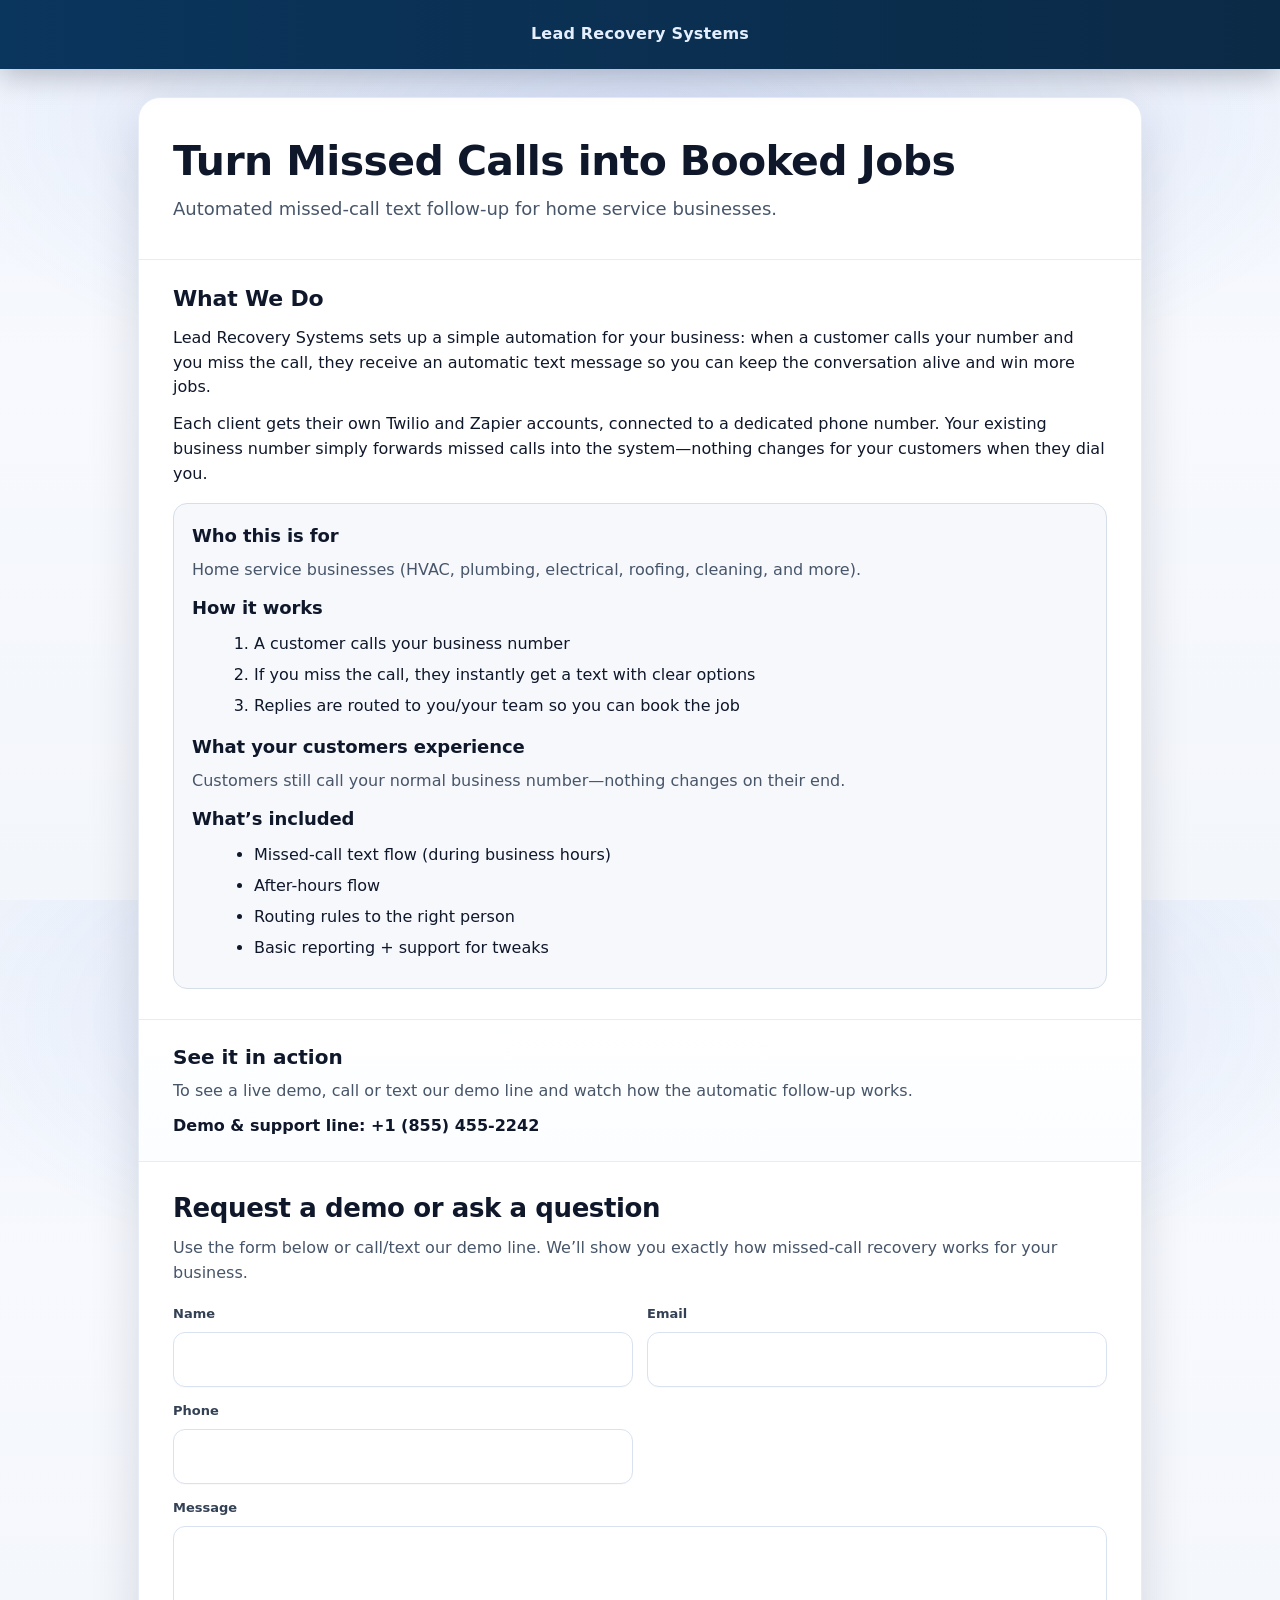
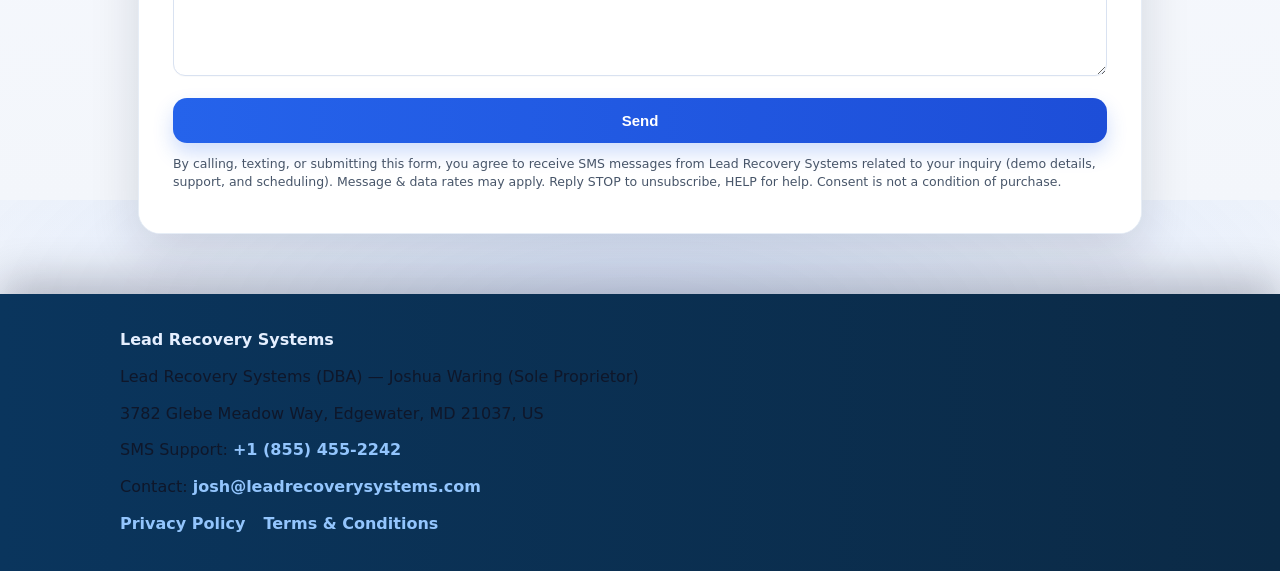
==== index.html @ 8e968594 "Update index.html" ====
<!DOCTYPE html>
<html lang="en">
<head>
  <meta charset="UTF-8" />
  <title>Lead Recovery Systems | Missed Call Recovery for Service Businesses</title>
  <meta name="viewport" content="width=device-width, initial-scale=1.0" />
  <meta
    name="description"
    content="Lead Recovery Systems helps service businesses recover lost revenue from missed calls with automatic text follow-up."
  />

  <style>
    :root{
      --bg: #f3f6fb;
      --card: #ffffff;
      --ink: #0f172a;
      --muted: #475569;
      --line: #e6edf6;

      --navy-1:#0b2a46;
      --navy-2:#0a355d;

      --blue:#2563eb;
      --blue-2:#1d4ed8;

      --shadow: 0 18px 50px rgba(15, 23, 42, 0.14);
      --shadow-soft: 0 10px 25px rgba(15, 23, 42, 0.10);

      --radius-xl: 22px;
      --radius-lg: 14px;
      --radius-md: 10px;
    }

    * { box-sizing: border-box; }
    html, body { height: 100%; }
    body{
      margin: 0;
      font-family: ui-sans-serif, system-ui, -apple-system, Segoe UI, Roboto, Helvetica, Arial, "Apple Color Emoji","Segoe UI Emoji";
      color: var(--ink);
      background:
        radial-gradient(1200px 500px at 50% 120px, rgba(37, 99, 235, 0.12), rgba(37, 99, 235, 0) 60%),
        linear-gradient(#eef3fb, #f7f9fe 40%, #f3f6fb);
      line-height: 1.55;
    }

    a { color: var(--blue); text-decoration: none; }
    a:hover { text-decoration: underline; }

    /* Top bar */
    header{
      background: linear-gradient(90deg, var(--navy-2), var(--navy-1));
      color: #e5efff;
      padding: 22px 18px;
      box-shadow: 0 8px 28px rgba(2, 6, 23, 0.22);
      position: sticky;
      top: 0;
      z-index: 10;
    }
    .topbar{
      max-width: 1040px;
      margin: 0 auto;
      display: flex;
      align-items: center;
      justify-content: center;
      font-weight: 700;
      letter-spacing: 0.2px;
    }

    /* Layout */
    main{
      max-width: 1040px;
      margin: 28px auto 60px;
      padding: 0 18px;
    }
    .card{
      background: var(--card);
      border: 1px solid var(--line);
      border-radius: var(--radius-xl);
      box-shadow: var(--shadow);
      overflow: hidden;
    }
    .card-inner{
      padding: 34px 34px 30px;
    }

    /* Hero */
    .hero{
      padding: 6px 0 18px;
    }
    .hero h1{
      margin: 0;
      font-size: clamp(30px, 3.2vw, 44px);
      line-height: 1.15;
      letter-spacing: -0.6px;
    }
    .hero p{
      margin: 10px 0 0;
      color: var(--muted);
      font-size: 18px;
    }
    .divider{
      height: 1px;
      background: var(--line);
      margin: 18px -34px 22px;
    }

    /* Content blocks */
    h2{
      margin: 0 0 10px;
      font-size: 22px;
      letter-spacing: -0.2px;
    }
    h3{
      margin: 18px 0 8px;
      font-size: 18px;
      letter-spacing: -0.1px;
    }
    p{ margin: 0 0 12px; color: #0f172a; }
    .muted{ color: var(--muted); }

    /* Trust block */
    .trust-block{
      margin-top: 16px;
      background: #f6f8fc;
      border: 1px solid #d6deea;
      border-radius: var(--radius-lg);
      padding: 18px 18px 14px;
    }
    .trust-block h3{
      margin-top: 0;
    }
    ol, ul{
      margin: 10px 0 14px 22px;
      color: #0f172a;
    }
    li { margin: 6px 0; }

    /* Callout strip */
    .callout{
      padding: 22px 34px;
      border-top: 1px solid var(--line);
      border-bottom: 1px solid var(--line);
      background: linear-gradient(#ffffff, #fbfdff);
    }
    .callout strong{
      display: block;
      font-size: 20px;
      margin-bottom: 6px;
    }
    .callout .line{
      font-weight: 800;
      margin-top: 10px;
    }

    /* Form section */
    .form-wrap{
      padding: 26px 34px 30px;
      background: #ffffff;
    }
    .form-title{
      font-size: 26px;
      letter-spacing: -0.4px;
      margin: 0 0 8px;
    }
    .form-sub{
      margin: 0 0 18px;
      color: var(--muted);
    }

    .grid{
      display: grid;
      grid-template-columns: 1fr 1fr;
      gap: 14px;
    }
    @media (max-width: 720px){
      .card-inner{ padding: 26px 18px 22px; }
      .divider{ margin: 16px -18px 18px; }
      .callout, .form-wrap{ padding: 20px 18px; }
      .grid{ grid-template-columns: 1fr; }
    }

    label{
      display: block;
      font-size: 13px;
      font-weight: 650;
      color: #334155;
      margin: 0 0 8px;
    }
    input, textarea{
      width: 100%;
      padding: 14px 14px;
      border-radius: 12px;
      border: 1px solid #d9e2f1;
      background: #ffffff;
      font: inherit;
      outline: none;
      box-shadow: 0 1px 0 rgba(15, 23, 42, 0.02);
      transition: border-color .15s ease, box-shadow .15s ease;
    }
    input:focus, textarea:focus{
      border-color: rgba(37, 99, 235, 0.55);
      box-shadow: 0 0 0 4px rgba(37, 99, 235, 0.14);
    }
    textarea{
      min-height: 150px;
      resize: vertical;
    }

    .full{ grid-column: 1 / -1; }

    .btn{
      margin-top: 14px;
      width: 100%;
      border: 0;
      border-radius: 14px;
      padding: 14px 16px;
      font-weight: 800;
      font-size: 15px;
      color: #ffffff;
      background: linear-gradient(90deg, var(--blue), var(--blue-2));
      box-shadow: 0 10px 20px rgba(37, 99, 235, 0.22);
      cursor: pointer;
    }
    .btn:hover{ filter: brightness(1.02); }
    .btn:active{ transform: translateY(1px); }

    .consent{
      margin-top: 12px;
      color: #475569;
      font-size: 12.5px;
      line-height: 1.45;
    }

    /* Footer */
    footer{
      margin-top: 44px;
      background: linear-gradient(90deg, var(--navy-2), var(--navy-1));
      color: #cbd5e1;
      padding: 34px 18px;
      box-shadow: 0 -14px 40px rgba(2, 6, 23, 0.24);
    }
    .footer-inner{
      max-width: 1040px;
      margin: 0 auto;
    }
    .footer-inner strong{
      color: #e5efff;
    }
    footer a{
      color: #93c5fd;
      text-decoration: none;
      font-weight: 600;
    }
    footer a:hover{ text-decoration: underline; }
    .footer-links{
      margin-top: 10px;
      display: flex;
      gap: 18px;
      flex-wrap: wrap;
    }

    /* Optional “hidden” field for spam bots */
    .hp { display:none !important; }
  </style>
</head>

<body>
  <header>
    <div class="topbar">Lead Recovery Systems</div>
  </header>

  <main>
    <section class="card">
      <div class="card-inner">
        <div class="hero">
          <h1>Turn Missed Calls into Booked Jobs</h1>
          <p>Automated missed-call text follow-up for home service businesses.</p>
        </div>

        <div class="divider"></div>

        <h2>What We Do</h2>
        <p>
          Lead Recovery Systems sets up a simple automation for your business:
          when a customer calls your number and you miss the call, they receive an
          automatic text message so you can keep the conversation alive and win
          more jobs.
        </p>
        <p>
          Each client gets their own Twilio and Zapier accounts, connected to a
          dedicated phone number. Your existing business number simply forwards
          missed calls into the system—nothing changes for your customers when
          they dial you.
        </p>

        <div class="trust-block">
          <h3>Who this is for</h3>
          <p class="muted">Home service businesses (HVAC, plumbing, electrical, roofing, cleaning, and more).</p>

          <h3>How it works</h3>
          <ol>
            <li>A customer calls your business number</li>
            <li>If you miss the call, they instantly get a text with clear options</li>
            <li>Replies are routed to you/your team so you can book the job</li>
          </ol>

          <h3>What your customers experience</h3>
          <p class="muted">Customers still call your normal business number—nothing changes on their end.</p>

          <h3>What’s included</h3>
          <ul>
            <li>Missed-call text flow (during business hours)</li>
            <li>After-hours flow</li>
            <li>Routing rules to the right person</li>
            <li>Basic reporting + support for tweaks</li>
          </ul>
        </div>
      </div>

      <div class="callout">
        <strong>See it in action</strong>
        <div class="muted">
          To see a live demo, call or text our demo line and watch how the automatic follow-up works.
        </div>
        <div class="line">Demo &amp; support line: +1 (855) 455-2242</div>
      </div>

      <div class="form-wrap">
        <h2 class="form-title">Request a demo or ask a question</h2>
        <p class="form-sub">
          Use the form below or call/text our demo line. We’ll show you exactly how missed-call recovery works for your business.
        </p>

        <!--
          ✅ IMPORTANT (Form sending):
          GitHub Pages is static, so forms don't send anywhere unless you connect a backend.
          EASIEST: Formspree (free). Steps:
            1) Create a Formspree form.
            2) Replace the action URL below with your Formspree endpoint.
            3) Commit.
          If you leave action="#" it won't send (it just refreshes).
        -->
        <form action="#" method="POST">
          <!-- Honeypot anti-spam (optional) -->
          <div class="hp">
            <label>Company <input name="company" /></label>
          </div>

          <div class="grid">
            <div>
              <label for="name">Name</label>
              <input id="name" name="name" type="text" autocomplete="name" required />
            </div>
            <div>
              <label for="email">Email</label>
              <input id="email" name="email" type="email" autocomplete="email" required />
            </div>

            <div>
              <label for="phone">Phone</label>
              <input id="phone" name="phone" type="tel" autocomplete="tel" required />
            </div>

            <div class="full">
              <label for="message">Message</label>
              <textarea id="message" name="message" required></textarea>
            </div>
          </div>

          <button class="btn" type="submit">Send</button>

          <p class="consent">
            By calling, texting, or submitting this form, you agree to receive SMS messages from Lead Recovery Systems related to your inquiry (demo details, support, and scheduling). Message &amp; data rates may apply. Reply STOP to unsubscribe, HELP for help. Consent is not a condition of purchase.
          </p>
        </form>
      </div>
    </section>
  </main>

  <footer>
    <div class="footer-inner">
      <p><strong>Lead Recovery Systems</strong></p>
      <p>Lead Recovery Systems (DBA) — Joshua Waring (Sole Proprietor)</p>
      <p>3782 Glebe Meadow Way, Edgewater, MD 21037, US</p>
      <p>SMS Support: <a href="tel:+18554552242">+1 (855) 455-2242</a></p>
      <p>Contact: <a href="mailto:josh@leadrecoverysystems.com">josh@leadrecoverysystems.com</a></p>
      <div class="footer-links">
        <a href="/privacy-policy.html">Privacy Policy</a>
        <a href="/terms-and-conditions.html">Terms &amp; Conditions</a>
      </div>
    </div>
  </footer>
</body>
</html>
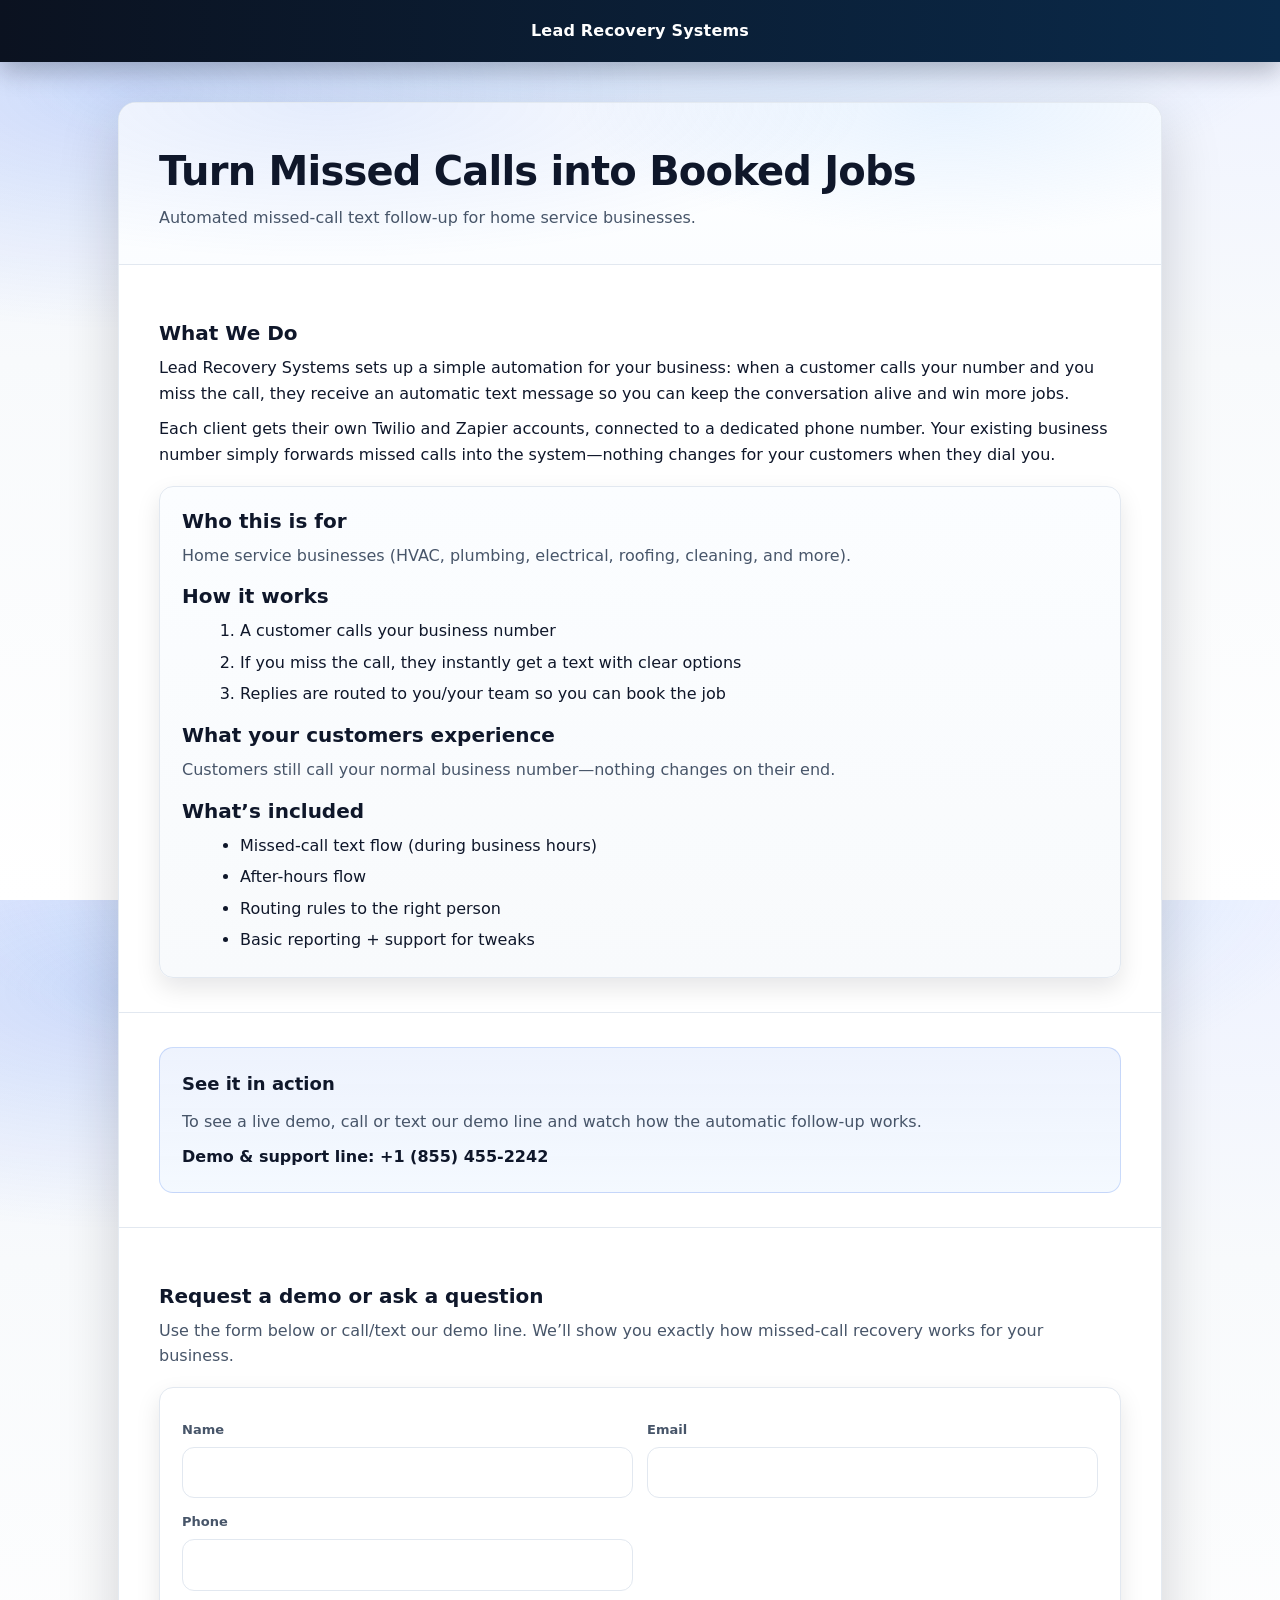
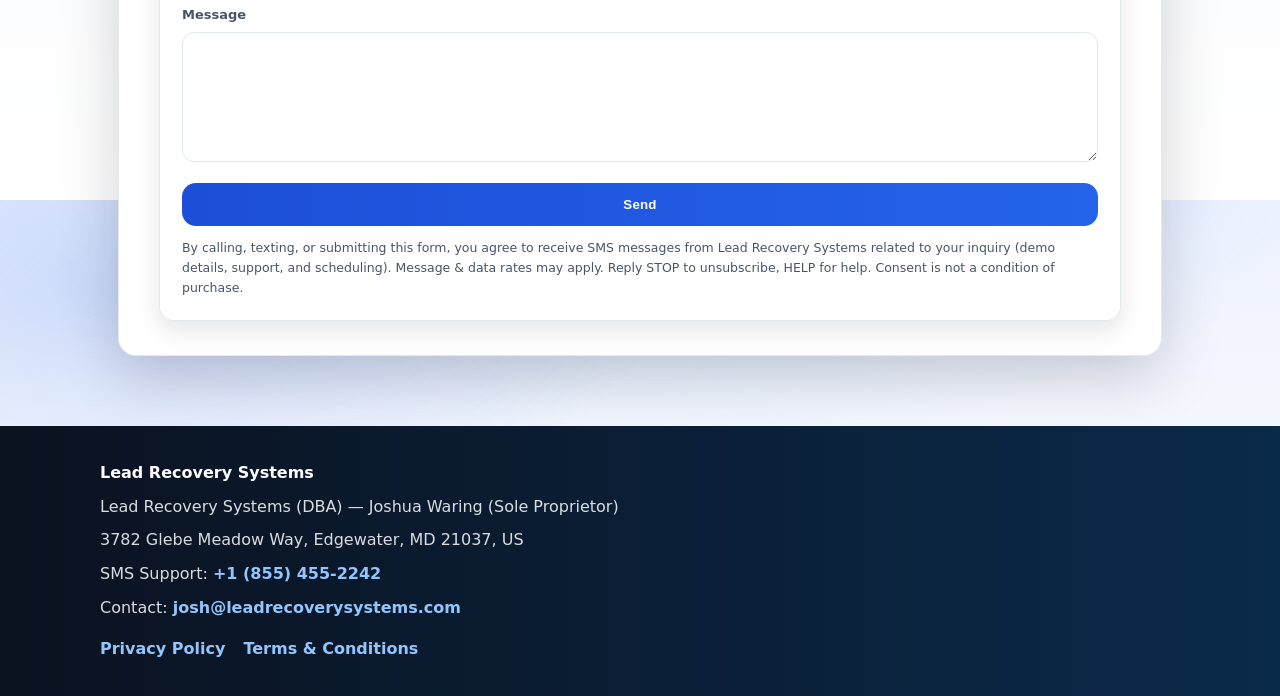
==== commit d57170a6: "Update index.html" ====
--- a/index.html
+++ b/index.html
@@ -1,394 +1,347 @@
-<!DOCTYPE html>
+<!doctype html>
 <html lang="en">
-<head>
-  <meta charset="UTF-8" />
-  <title>Lead Recovery Systems | Missed Call Recovery for Service Businesses</title>
-  <meta name="viewport" content="width=device-width, initial-scale=1.0" />
-  <meta
-    name="description"
-    content="Lead Recovery Systems helps service businesses recover lost revenue from missed calls with automatic text follow-up."
-  />
-
-  <style>
-    :root{
-      --bg: #f3f6fb;
-      --card: #ffffff;
-      --ink: #0f172a;
-      --muted: #475569;
-      --line: #e6edf6;
-
-      --navy-1:#0b2a46;
-      --navy-2:#0a355d;
-
-      --blue:#2563eb;
-      --blue-2:#1d4ed8;
-
-      --shadow: 0 18px 50px rgba(15, 23, 42, 0.14);
-      --shadow-soft: 0 10px 25px rgba(15, 23, 42, 0.10);
-
-      --radius-xl: 22px;
-      --radius-lg: 14px;
-      --radius-md: 10px;
-    }
-
-    * { box-sizing: border-box; }
-    html, body { height: 100%; }
-    body{
-      margin: 0;
-      font-family: ui-sans-serif, system-ui, -apple-system, Segoe UI, Roboto, Helvetica, Arial, "Apple Color Emoji","Segoe UI Emoji";
-      color: var(--ink);
-      background:
-        radial-gradient(1200px 500px at 50% 120px, rgba(37, 99, 235, 0.12), rgba(37, 99, 235, 0) 60%),
-        linear-gradient(#eef3fb, #f7f9fe 40%, #f3f6fb);
-      line-height: 1.55;
-    }
-
-    a { color: var(--blue); text-decoration: none; }
-    a:hover { text-decoration: underline; }
-
-    /* Top bar */
-    header{
-      background: linear-gradient(90deg, var(--navy-2), var(--navy-1));
-      color: #e5efff;
-      padding: 22px 18px;
-      box-shadow: 0 8px 28px rgba(2, 6, 23, 0.22);
-      position: sticky;
-      top: 0;
-      z-index: 10;
-    }
-    .topbar{
-      max-width: 1040px;
-      margin: 0 auto;
-      display: flex;
-      align-items: center;
-      justify-content: center;
-      font-weight: 700;
-      letter-spacing: 0.2px;
-    }
-
-    /* Layout */
-    main{
-      max-width: 1040px;
-      margin: 28px auto 60px;
-      padding: 0 18px;
-    }
-    .card{
-      background: var(--card);
-      border: 1px solid var(--line);
-      border-radius: var(--radius-xl);
-      box-shadow: var(--shadow);
-      overflow: hidden;
-    }
-    .card-inner{
-      padding: 34px 34px 30px;
-    }
-
-    /* Hero */
-    .hero{
-      padding: 6px 0 18px;
-    }
-    .hero h1{
-      margin: 0;
-      font-size: clamp(30px, 3.2vw, 44px);
-      line-height: 1.15;
-      letter-spacing: -0.6px;
-    }
-    .hero p{
-      margin: 10px 0 0;
-      color: var(--muted);
-      font-size: 18px;
-    }
-    .divider{
-      height: 1px;
-      background: var(--line);
-      margin: 18px -34px 22px;
-    }
-
-    /* Content blocks */
-    h2{
-      margin: 0 0 10px;
-      font-size: 22px;
-      letter-spacing: -0.2px;
-    }
-    h3{
-      margin: 18px 0 8px;
-      font-size: 18px;
-      letter-spacing: -0.1px;
-    }
-    p{ margin: 0 0 12px; color: #0f172a; }
-    .muted{ color: var(--muted); }
-
-    /* Trust block */
-    .trust-block{
-      margin-top: 16px;
-      background: #f6f8fc;
-      border: 1px solid #d6deea;
-      border-radius: var(--radius-lg);
-      padding: 18px 18px 14px;
-    }
-    .trust-block h3{
-      margin-top: 0;
-    }
-    ol, ul{
-      margin: 10px 0 14px 22px;
-      color: #0f172a;
-    }
-    li { margin: 6px 0; }
-
-    /* Callout strip */
-    .callout{
-      padding: 22px 34px;
-      border-top: 1px solid var(--line);
-      border-bottom: 1px solid var(--line);
-      background: linear-gradient(#ffffff, #fbfdff);
-    }
-    .callout strong{
-      display: block;
-      font-size: 20px;
-      margin-bottom: 6px;
-    }
-    .callout .line{
-      font-weight: 800;
-      margin-top: 10px;
-    }
-
-    /* Form section */
-    .form-wrap{
-      padding: 26px 34px 30px;
-      background: #ffffff;
-    }
-    .form-title{
-      font-size: 26px;
-      letter-spacing: -0.4px;
-      margin: 0 0 8px;
-    }
-    .form-sub{
-      margin: 0 0 18px;
-      color: var(--muted);
-    }
-
-    .grid{
-      display: grid;
-      grid-template-columns: 1fr 1fr;
-      gap: 14px;
-    }
-    @media (max-width: 720px){
-      .card-inner{ padding: 26px 18px 22px; }
-      .divider{ margin: 16px -18px 18px; }
-      .callout, .form-wrap{ padding: 20px 18px; }
-      .grid{ grid-template-columns: 1fr; }
-    }
-
-    label{
-      display: block;
-      font-size: 13px;
-      font-weight: 650;
-      color: #334155;
-      margin: 0 0 8px;
-    }
-    input, textarea{
-      width: 100%;
-      padding: 14px 14px;
-      border-radius: 12px;
-      border: 1px solid #d9e2f1;
-      background: #ffffff;
-      font: inherit;
-      outline: none;
-      box-shadow: 0 1px 0 rgba(15, 23, 42, 0.02);
-      transition: border-color .15s ease, box-shadow .15s ease;
-    }
-    input:focus, textarea:focus{
-      border-color: rgba(37, 99, 235, 0.55);
-      box-shadow: 0 0 0 4px rgba(37, 99, 235, 0.14);
-    }
-    textarea{
-      min-height: 150px;
-      resize: vertical;
-    }
-
-    .full{ grid-column: 1 / -1; }
-
-    .btn{
-      margin-top: 14px;
-      width: 100%;
-      border: 0;
-      border-radius: 14px;
-      padding: 14px 16px;
-      font-weight: 800;
-      font-size: 15px;
-      color: #ffffff;
-      background: linear-gradient(90deg, var(--blue), var(--blue-2));
-      box-shadow: 0 10px 20px rgba(37, 99, 235, 0.22);
-      cursor: pointer;
-    }
-    .btn:hover{ filter: brightness(1.02); }
-    .btn:active{ transform: translateY(1px); }
-
-    .consent{
-      margin-top: 12px;
-      color: #475569;
-      font-size: 12.5px;
-      line-height: 1.45;
-    }
-
-    /* Footer */
-    footer{
-      margin-top: 44px;
-      background: linear-gradient(90deg, var(--navy-2), var(--navy-1));
-      color: #cbd5e1;
-      padding: 34px 18px;
-      box-shadow: 0 -14px 40px rgba(2, 6, 23, 0.24);
-    }
-    .footer-inner{
-      max-width: 1040px;
-      margin: 0 auto;
-    }
-    .footer-inner strong{
-      color: #e5efff;
-    }
-    footer a{
-      color: #93c5fd;
-      text-decoration: none;
-      font-weight: 600;
-    }
-    footer a:hover{ text-decoration: underline; }
-    .footer-links{
-      margin-top: 10px;
-      display: flex;
-      gap: 18px;
-      flex-wrap: wrap;
-    }
-
-    /* Optional “hidden” field for spam bots */
-    .hp { display:none !important; }
-  </style>
-</head>
-
-<body>
-  <header>
-    <div class="topbar">Lead Recovery Systems</div>
-  </header>
-
-  <main>
-    <section class="card">
-      <div class="card-inner">
+  <head>
+    <meta charset="UTF-8" />
+    <meta name="viewport" content="width=device-width, initial-scale=1" />
+    <title>Lead Recovery Systems | Missed Call Recovery for Service Businesses</title>
+    <meta
+      name="description"
+      content="Lead Recovery Systems helps service businesses recover lost revenue from missed calls with automatic text follow-up."
+    />
+
+    <style>
+      :root{
+        --bg1:#0b1220;
+        --bg2:#0a2a4a;
+        --card:#ffffff;
+        --text:#0f172a;
+        --muted:#475569;
+        --border:#e2e8f0;
+        --soft:#f1f5f9;
+        --accent:#2563eb;
+        --accent2:#93c5fd;
+        --shadow: 0 20px 60px rgba(2, 6, 23, 0.18);
+        --shadow2: 0 10px 25px rgba(2, 6, 23, 0.10);
+        --radius: 18px;
+      }
+
+      * { box-sizing: border-box; }
+      html, body { height: 100%; }
+      body{
+        margin:0;
+        font-family: ui-sans-serif, system-ui, -apple-system, Segoe UI, Roboto, Helvetica, Arial, "Apple Color Emoji","Segoe UI Emoji";
+        color: var(--text);
+        line-height: 1.6;
+        background:
+          radial-gradient(1200px 500px at 50% -50px, rgba(147,197,253,0.35), transparent 60%),
+          radial-gradient(900px 400px at 10% 10%, rgba(37,99,235,0.18), transparent 60%),
+          linear-gradient(180deg, #eef2ff 0%, #f8fafc 40%, #ffffff 100%);
+      }
+
+      /* Top bar */
+      .topbar{
+        position: sticky;
+        top: 0;
+        z-index: 10;
+        background: linear-gradient(90deg, var(--bg1), var(--bg2));
+        color: #fff;
+        padding: 18px 16px;
+        box-shadow: 0 10px 25px rgba(2,6,23,0.25);
+      }
+      .topbar .inner{
+        max-width: 1080px;
+        margin: 0 auto;
+        display:flex;
+        align-items:center;
+        justify-content:center;
+        font-weight: 700;
+        letter-spacing: 0.2px;
+      }
+
+      /* Layout */
+      .wrap{
+        max-width: 1080px;
+        margin: 40px auto 70px;
+        padding: 0 18px;
+      }
+
+      .card{
+        background: var(--card);
+        border: 1px solid rgba(226,232,240,0.9);
+        border-radius: var(--radius);
+        box-shadow: var(--shadow);
+        overflow: hidden;
+      }
+
+      .section{
+        padding: 34px 40px;
+      }
+      @media (max-width: 720px){
+        .section{ padding: 26px 18px; }
+      }
+
+      .hero{
+        padding: 44px 40px 34px;
+        background:
+          radial-gradient(900px 260px at 20% 0%, rgba(37,99,235,0.12), transparent 60%),
+          radial-gradient(700px 240px at 80% 0%, rgba(147,197,253,0.22), transparent 55%),
+          linear-gradient(180deg, #ffffff 0%, #fbfdff 100%);
+        border-bottom: 1px solid var(--border);
+      }
+
+      h1,h2,h3{ margin: 0 0 10px; line-height: 1.2; }
+      h2{ font-size: clamp(28px, 3.6vw, 40px); letter-spacing: -0.02em; }
+      h3{ font-size: 20px; margin-top: 22px; }
+
+      p{ margin: 10px 0 0; color: var(--text); }
+      .muted{ color: var(--muted); }
+
+      .hero-tagline{
+        margin-top: 10px;
+        font-size: 16px;
+        color: var(--muted);
+      }
+
+      /* Trust / how-it-works block */
+      .trust{
+        margin-top: 18px;
+        padding: 22px 22px 18px;
+        background: linear-gradient(180deg, #fbfdff, #f8fafc);
+        border: 1px solid var(--border);
+        border-radius: 14px;
+        box-shadow: var(--shadow2);
+      }
+      .trust h3{ margin-top: 16px; }
+      .trust h3:first-child{ margin-top: 0; }
+
+      ol, ul{
+        margin: 10px 0 0 18px;
+        color: var(--text);
+      }
+      li{ margin: 6px 0; }
+
+      /* Callout */
+      .callout{
+        display:block;
+        padding: 22px 22px;
+        border-radius: 14px;
+        background: linear-gradient(180deg, rgba(37,99,235,0.08), rgba(147,197,253,0.10));
+        border: 1px solid rgba(37,99,235,0.20);
+      }
+      .callout strong{ display:block; font-size: 18px; }
+      .callout .bigline{ margin-top: 10px; font-weight: 800; }
+
+      /* Form */
+      .formbox{
+        margin-top: 18px;
+        padding: 22px;
+        border-radius: 14px;
+        background: #ffffff;
+        border: 1px solid var(--border);
+        box-shadow: var(--shadow2);
+      }
+      .grid{
+        display:grid;
+        grid-template-columns: 1fr 1fr;
+        gap: 14px;
+      }
+      @media (max-width: 720px){
+        .grid{ grid-template-columns: 1fr; }
+      }
+      label{
+        display:block;
+        font-size: 13px;
+        color: var(--muted);
+        margin-bottom: 6px;
+        font-weight: 600;
+      }
+      input, textarea{
+        width: 100%;
+        padding: 12px 12px;
+        border: 1px solid var(--border);
+        border-radius: 12px;
+        outline: none;
+        font: inherit;
+        background: #fff;
+      }
+      input:focus, textarea:focus{
+        border-color: rgba(37,99,235,0.45);
+        box-shadow: 0 0 0 4px rgba(37,99,235,0.12);
+      }
+      textarea{
+        min-height: 130px;
+        resize: vertical;
+      }
+      .full{ grid-column: 1 / -1; }
+
+      .btn{
+        margin-top: 14px;
+        width: 100%;
+        border: none;
+        border-radius: 14px;
+        padding: 14px 16px;
+        background: linear-gradient(90deg, #1d4ed8, #2563eb);
+        color: #fff;
+        font-weight: 800;
+        cursor: pointer;
+        letter-spacing: 0.2px;
+      }
+      .btn:hover{ filter: brightness(1.02); }
+      .btn:active{ transform: translateY(1px); }
+
+      .consent{
+        margin-top: 12px;
+        font-size: 12.5px;
+        color: var(--muted);
+      }
+
+      /* Footer */
+      footer{
+        margin-top: 40px;
+        background: linear-gradient(90deg, var(--bg1), var(--bg2));
+        color: rgba(255,255,255,0.85);
+        padding: 34px 18px;
+      }
+      footer .inner{
+        max-width: 1080px;
+        margin: 0 auto;
+        display:grid;
+        gap: 8px;
+      }
+      footer a{
+        color: var(--accent2);
+        text-decoration: none;
+        font-weight: 600;
+      }
+      footer a:hover{ text-decoration: underline; }
+      .footer-links{ margin-top: 8px; display:flex; gap: 18px; flex-wrap: wrap; }
+
+      /* Make “send” actually do something without backend (mailto) */
+      form { margin:0; }
+    </style>
+  </head>
+
+  <body>
+    <div class="topbar">
+      <div class="inner">Lead Recovery Systems</div>
+    </div>
+
+    <div class="wrap">
+      <div class="card">
         <div class="hero">
-          <h1>Turn Missed Calls into Booked Jobs</h1>
-          <p>Automated missed-call text follow-up for home service businesses.</p>
-        </div>
-
-        <div class="divider"></div>
-
-        <h2>What We Do</h2>
-        <p>
-          Lead Recovery Systems sets up a simple automation for your business:
-          when a customer calls your number and you miss the call, they receive an
-          automatic text message so you can keep the conversation alive and win
-          more jobs.
-        </p>
-        <p>
-          Each client gets their own Twilio and Zapier accounts, connected to a
-          dedicated phone number. Your existing business number simply forwards
-          missed calls into the system—nothing changes for your customers when
-          they dial you.
-        </p>
-
-        <div class="trust-block">
-          <h3>Who this is for</h3>
-          <p class="muted">Home service businesses (HVAC, plumbing, electrical, roofing, cleaning, and more).</p>
-
-          <h3>How it works</h3>
-          <ol>
-            <li>A customer calls your business number</li>
-            <li>If you miss the call, they instantly get a text with clear options</li>
-            <li>Replies are routed to you/your team so you can book the job</li>
-          </ol>
-
-          <h3>What your customers experience</h3>
-          <p class="muted">Customers still call your normal business number—nothing changes on their end.</p>
-
-          <h3>What’s included</h3>
-          <ul>
-            <li>Missed-call text flow (during business hours)</li>
-            <li>After-hours flow</li>
-            <li>Routing rules to the right person</li>
-            <li>Basic reporting + support for tweaks</li>
-          </ul>
-        </div>
-      </div>
-
-      <div class="callout">
-        <strong>See it in action</strong>
-        <div class="muted">
-          To see a live demo, call or text our demo line and watch how the automatic follow-up works.
-        </div>
-        <div class="line">Demo &amp; support line: +1 (855) 455-2242</div>
-      </div>
-
-      <div class="form-wrap">
-        <h2 class="form-title">Request a demo or ask a question</h2>
-        <p class="form-sub">
-          Use the form below or call/text our demo line. We’ll show you exactly how missed-call recovery works for your business.
-        </p>
-
-        <!--
-          ✅ IMPORTANT (Form sending):
-          GitHub Pages is static, so forms don't send anywhere unless you connect a backend.
-          EASIEST: Formspree (free). Steps:
-            1) Create a Formspree form.
-            2) Replace the action URL below with your Formspree endpoint.
-            3) Commit.
-          If you leave action="#" it won't send (it just refreshes).
-        -->
-        <form action="#" method="POST">
-          <!-- Honeypot anti-spam (optional) -->
-          <div class="hp">
-            <label>Company <input name="company" /></label>
+          <h2>Turn Missed Calls into Booked Jobs</h2>
+          <div class="hero-tagline">
+            Automated missed-call text follow-up for home service businesses.
           </div>
-
-          <div class="grid">
-            <div>
-              <label for="name">Name</label>
-              <input id="name" name="name" type="text" autocomplete="name" required />
-            </div>
-            <div>
-              <label for="email">Email</label>
-              <input id="email" name="email" type="email" autocomplete="email" required />
-            </div>
-
-            <div>
-              <label for="phone">Phone</label>
-              <input id="phone" name="phone" type="tel" autocomplete="tel" required />
-            </div>
-
-            <div class="full">
-              <label for="message">Message</label>
-              <textarea id="message" name="message" required></textarea>
-            </div>
+        </div>
+
+        <div class="section">
+          <h3>What We Do</h3>
+          <p>
+            Lead Recovery Systems sets up a simple automation for your business:
+            when a customer calls your number and you miss the call, they receive an
+            automatic text message so you can keep the conversation alive and win more jobs.
+          </p>
+          <p>
+            Each client gets their own Twilio and Zapier accounts, connected to a
+            dedicated phone number. Your existing business number simply forwards
+            missed calls into the system—nothing changes for your customers when they dial you.
+          </p>
+
+          <div class="trust">
+            <h3>Who this is for</h3>
+            <p class="muted">
+              Home service businesses (HVAC, plumbing, electrical, roofing, cleaning, and more).
+            </p>
+
+            <h3>How it works</h3>
+            <ol>
+              <li>A customer calls your business number</li>
+              <li>If you miss the call, they instantly get a text with clear options</li>
+              <li>Replies are routed to you/your team so you can book the job</li>
+            </ol>
+
+            <h3>What your customers experience</h3>
+            <p class="muted">
+              Customers still call your normal business number—nothing changes on their end.
+            </p>
+
+            <h3>What’s included</h3>
+            <ul>
+              <li>Missed-call text flow (during business hours)</li>
+              <li>After-hours flow</li>
+              <li>Routing rules to the right person</li>
+              <li>Basic reporting + support for tweaks</li>
+            </ul>
           </div>
-
-          <button class="btn" type="submit">Send</button>
-
-          <p class="consent">
-            By calling, texting, or submitting this form, you agree to receive SMS messages from Lead Recovery Systems related to your inquiry (demo details, support, and scheduling). Message &amp; data rates may apply. Reply STOP to unsubscribe, HELP for help. Consent is not a condition of purchase.
+        </div>
+
+        <div class="section" style="border-top:1px solid var(--border);">
+          <div class="callout">
+            <strong>See it in action</strong>
+            <p class="muted">
+              To see a live demo, call or text our demo line and watch how the automatic follow-up works.
+            </p>
+            <div class="bigline">Demo &amp; support line: +1 (855) 455-2242</div>
+          </div>
+        </div>
+
+        <div class="section" style="border-top:1px solid var(--border);">
+          <h3>Request a demo or ask a question</h3>
+          <p class="muted">
+            Use the form below or call/text our demo line. We’ll show you exactly how missed-call recovery works for your business.
           </p>
-        </form>
-      </div>
-    </section>
-  </main>
-
-  <footer>
-    <div class="footer-inner">
-      <p><strong>Lead Recovery Systems</strong></p>
-      <p>Lead Recovery Systems (DBA) — Joshua Waring (Sole Proprietor)</p>
-      <p>3782 Glebe Meadow Way, Edgewater, MD 21037, US</p>
-      <p>SMS Support: <a href="tel:+18554552242">+1 (855) 455-2242</a></p>
-      <p>Contact: <a href="mailto:josh@leadrecoverysystems.com">josh@leadrecoverysystems.com</a></p>
-      <div class="footer-links">
-        <a href="/privacy-policy.html">Privacy Policy</a>
-        <a href="/terms-and-conditions.html">Terms &amp; Conditions</a>
+
+          <!-- NOTE: This uses mailto so it "sends" without any backend. -->
+          <div class="formbox">
+            <form action="mailto:josh@leadrecoverysystems.com" method="post" enctype="text/plain">
+              <div class="grid" style="margin-top: 10px;">
+                <div>
+                  <label for="name">Name</label>
+                  <input id="name" name="Name" type="text" autocomplete="name" />
+                </div>
+
+                <div>
+                  <label for="email">Email</label>
+                  <input id="email" name="Email" type="email" autocomplete="email" />
+                </div>
+
+                <div>
+                  <label for="phone">Phone</label>
+                  <input id="phone" name="Phone" type="tel" autocomplete="tel" />
+                </div>
+
+                <div class="full">
+                  <label for="message">Message</label>
+                  <textarea id="message" name="Message"></textarea>
+                </div>
+              </div>
+
+              <button class="btn" type="submit">Send</button>
+
+              <div class="consent">
+                By calling, texting, or submitting this form, you agree to receive SMS messages from Lead Recovery Systems related to your inquiry
+                (demo details, support, and scheduling). Message &amp; data rates may apply. Reply STOP to unsubscribe, HELP for help.
+                Consent is not a condition of purchase.
+              </div>
+            </form>
+          </div>
+        </div>
       </div>
     </div>
-  </footer>
-</body>
+
+    <footer>
+      <div class="inner">
+        <div style="font-weight:800; color:#fff;">Lead Recovery Systems</div>
+        <div>Lead Recovery Systems (DBA) — Joshua Waring (Sole Proprietor)</div>
+        <div>3782 Glebe Meadow Way, Edgewater, MD 21037, US</div>
+        <div>SMS Support: <a href="tel:+18554552242">+1 (855) 455-2242</a></div>
+        <div>Contact: <a href="mailto:josh@leadrecoverysystems.com">josh@leadrecoverysystems.com</a></div>
+        <div class="footer-links">
+          <a href="/privacy-policy.html">Privacy Policy</a>
+          <a href="/terms-and-conditions.html">Terms &amp; Conditions</a>
+        </div>
+      </div>
+    </footer>
+  </body>
 </html>
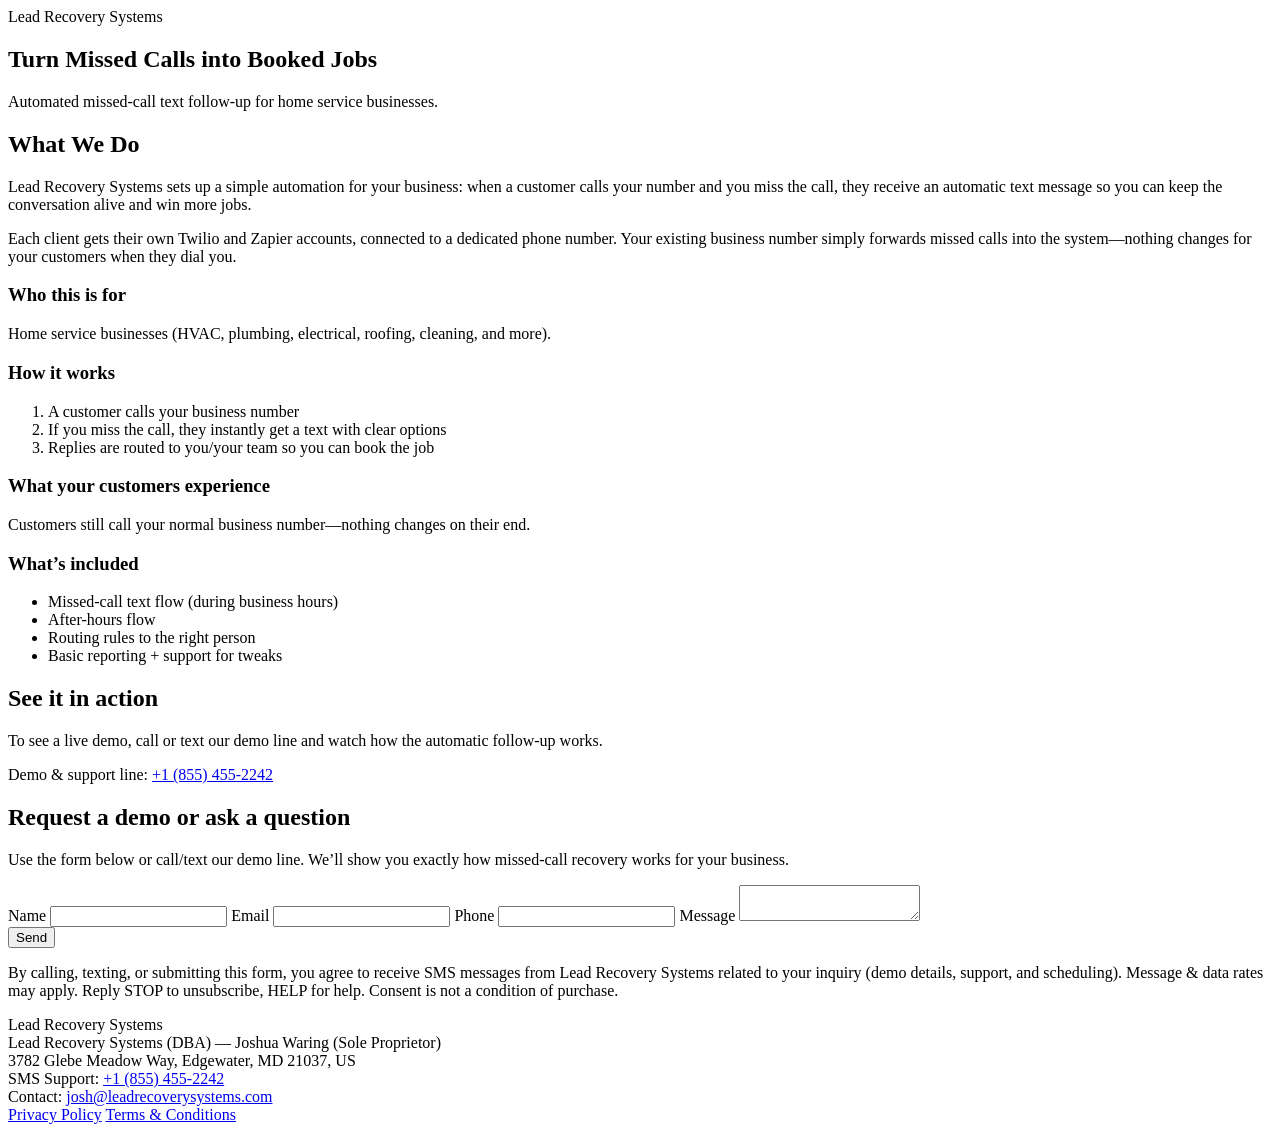
==== commit 06cf164d: "Update index.html" ====
--- a/index.html
+++ b/index.html
@@ -1,347 +1,147 @@
-<!doctype html>
+<!DOCTYPE html>
 <html lang="en">
-  <head>
-    <meta charset="UTF-8" />
-    <meta name="viewport" content="width=device-width, initial-scale=1" />
-    <title>Lead Recovery Systems | Missed Call Recovery for Service Businesses</title>
-    <meta
-      name="description"
-      content="Lead Recovery Systems helps service businesses recover lost revenue from missed calls with automatic text follow-up."
-    />
+<head>
+  <meta charset="UTF-8" />
+  <title>Lead Recovery Systems | Missed Call Recovery for Service Businesses</title>
+  <meta name="viewport" content="width=device-width, initial-scale=1.0" />
+  <meta
+    name="description"
+    content="Lead Recovery Systems helps service businesses recover lost revenue from missed calls with automatic text follow-up."
+  />
 
-    <style>
-      :root{
-        --bg1:#0b1220;
-        --bg2:#0a2a4a;
-        --card:#ffffff;
-        --text:#0f172a;
-        --muted:#475569;
-        --border:#e2e8f0;
-        --soft:#f1f5f9;
-        --accent:#2563eb;
-        --accent2:#93c5fd;
-        --shadow: 0 20px 60px rgba(2, 6, 23, 0.18);
-        --shadow2: 0 10px 25px rgba(2, 6, 23, 0.10);
-        --radius: 18px;
-      }
+  <!-- THIS is what makes your site not look plain -->
+  <link rel="stylesheet" href="style.css" />
+</head>
 
-      * { box-sizing: border-box; }
-      html, body { height: 100%; }
-      body{
-        margin:0;
-        font-family: ui-sans-serif, system-ui, -apple-system, Segoe UI, Roboto, Helvetica, Arial, "Apple Color Emoji","Segoe UI Emoji";
-        color: var(--text);
-        line-height: 1.6;
-        background:
-          radial-gradient(1200px 500px at 50% -50px, rgba(147,197,253,0.35), transparent 60%),
-          radial-gradient(900px 400px at 10% 10%, rgba(37,99,235,0.18), transparent 60%),
-          linear-gradient(180deg, #eef2ff 0%, #f8fafc 40%, #ffffff 100%);
-      }
+<body>
+  <header class="site-header">
+    <div class="container">
+      <div class="brand">Lead Recovery Systems</div>
+    </div>
+  </header>
 
-      /* Top bar */
-      .topbar{
-        position: sticky;
-        top: 0;
-        z-index: 10;
-        background: linear-gradient(90deg, var(--bg1), var(--bg2));
-        color: #fff;
-        padding: 18px 16px;
-        box-shadow: 0 10px 25px rgba(2,6,23,0.25);
-      }
-      .topbar .inner{
-        max-width: 1080px;
-        margin: 0 auto;
-        display:flex;
-        align-items:center;
-        justify-content:center;
-        font-weight: 700;
-        letter-spacing: 0.2px;
-      }
+  <main class="container">
+    <div class="card">
+      <section class="hero">
+        <h1>Turn Missed Calls into Booked Jobs</h1>
+        <p class="subhead">
+          Automated missed-call text follow-up for home service businesses.
+        </p>
+      </section>
 
-      /* Layout */
-      .wrap{
-        max-width: 1080px;
-        margin: 40px auto 70px;
-        padding: 0 18px;
-      }
+      <section class="section">
+        <h2>What We Do</h2>
+        <p>
+          Lead Recovery Systems sets up a simple automation for your business:
+          when a customer calls your number and you miss the call, they receive an
+          automatic text message so you can keep the conversation alive and win
+          more jobs.
+        </p>
+        <p>
+          Each client gets their own Twilio and Zapier accounts, connected to a
+          dedicated phone number. Your existing business number simply forwards
+          missed calls into the system—nothing changes for your customers when
+          they dial you.
+        </p>
 
-      .card{
-        background: var(--card);
-        border: 1px solid rgba(226,232,240,0.9);
-        border-radius: var(--radius);
-        box-shadow: var(--shadow);
-        overflow: hidden;
-      }
+        <div class="panel">
+          <h3>Who this is for</h3>
+          <p>Home service businesses (HVAC, plumbing, electrical, roofing, cleaning, and more).</p>
 
-      .section{
-        padding: 34px 40px;
-      }
-      @media (max-width: 720px){
-        .section{ padding: 26px 18px; }
-      }
+          <h3>How it works</h3>
+          <ol>
+            <li>A customer calls your business number</li>
+            <li>If you miss the call, they instantly get a text with clear options</li>
+            <li>Replies are routed to you/your team so you can book the job</li>
+          </ol>
 
-      .hero{
-        padding: 44px 40px 34px;
-        background:
-          radial-gradient(900px 260px at 20% 0%, rgba(37,99,235,0.12), transparent 60%),
-          radial-gradient(700px 240px at 80% 0%, rgba(147,197,253,0.22), transparent 55%),
-          linear-gradient(180deg, #ffffff 0%, #fbfdff 100%);
-        border-bottom: 1px solid var(--border);
-      }
+          <h3>What your customers experience</h3>
+          <p>Customers still call your normal business number—nothing changes on their end.</p>
 
-      h1,h2,h3{ margin: 0 0 10px; line-height: 1.2; }
-      h2{ font-size: clamp(28px, 3.6vw, 40px); letter-spacing: -0.02em; }
-      h3{ font-size: 20px; margin-top: 22px; }
+          <h3>What’s included</h3>
+          <ul>
+            <li>Missed-call text flow (during business hours)</li>
+            <li>After-hours flow</li>
+            <li>Routing rules to the right person</li>
+            <li>Basic reporting + support for tweaks</li>
+          </ul>
+        </div>
+      </section>
 
-      p{ margin: 10px 0 0; color: var(--text); }
-      .muted{ color: var(--muted); }
+      <section class="callout">
+        <div>
+          <h2>See it in action</h2>
+          <p>
+            To see a live demo, call or text our demo line and watch how the
+            automatic follow-up works.
+          </p>
+          <p class="bold">Demo &amp; support line: <a href="tel:+18554552242">+1 (855) 455-2242</a></p>
+        </div>
+      </section>
 
-      .hero-tagline{
-        margin-top: 10px;
-        font-size: 16px;
-        color: var(--muted);
-      }
+      <section class="section">
+        <h2>Request a demo or ask a question</h2>
+        <p class="muted">
+          Use the form below or call/text our demo line. We’ll show you exactly
+          how missed-call recovery works for your business.
+        </p>
 
-      /* Trust / how-it-works block */
-      .trust{
-        margin-top: 18px;
-        padding: 22px 22px 18px;
-        background: linear-gradient(180deg, #fbfdff, #f8fafc);
-        border: 1px solid var(--border);
-        border-radius: 14px;
-        box-shadow: var(--shadow2);
-      }
-      .trust h3{ margin-top: 16px; }
-      .trust h3:first-child{ margin-top: 0; }
+        <!-- IMPORTANT:
+             GitHub Pages can't "send" forms by itself.
+             This is set up to use Formspree (free) — replace YOUR_FORM_ID.
+             If you don't want Formspree yet, leave action="" and it won't submit anywhere.
+        -->
+        <form class="form" action="https://formspree.io/f/YOUR_FORM_ID" method="POST">
+          <div class="grid">
+            <label>
+              <span>Name</span>
+              <input type="text" name="name" autocomplete="name" required />
+            </label>
 
-      ol, ul{
-        margin: 10px 0 0 18px;
-        color: var(--text);
-      }
-      li{ margin: 6px 0; }
+            <label>
+              <span>Email</span>
+              <input type="email" name="email" autocomplete="email" required />
+            </label>
 
-      /* Callout */
-      .callout{
-        display:block;
-        padding: 22px 22px;
-        border-radius: 14px;
-        background: linear-gradient(180deg, rgba(37,99,235,0.08), rgba(147,197,253,0.10));
-        border: 1px solid rgba(37,99,235,0.20);
-      }
-      .callout strong{ display:block; font-size: 18px; }
-      .callout .bigline{ margin-top: 10px; font-weight: 800; }
+            <label>
+              <span>Phone</span>
+              <input type="tel" name="phone" autocomplete="tel" />
+            </label>
 
-      /* Form */
-      .formbox{
-        margin-top: 18px;
-        padding: 22px;
-        border-radius: 14px;
-        background: #ffffff;
-        border: 1px solid var(--border);
-        box-shadow: var(--shadow2);
-      }
-      .grid{
-        display:grid;
-        grid-template-columns: 1fr 1fr;
-        gap: 14px;
-      }
-      @media (max-width: 720px){
-        .grid{ grid-template-columns: 1fr; }
-      }
-      label{
-        display:block;
-        font-size: 13px;
-        color: var(--muted);
-        margin-bottom: 6px;
-        font-weight: 600;
-      }
-      input, textarea{
-        width: 100%;
-        padding: 12px 12px;
-        border: 1px solid var(--border);
-        border-radius: 12px;
-        outline: none;
-        font: inherit;
-        background: #fff;
-      }
-      input:focus, textarea:focus{
-        border-color: rgba(37,99,235,0.45);
-        box-shadow: 0 0 0 4px rgba(37,99,235,0.12);
-      }
-      textarea{
-        min-height: 130px;
-        resize: vertical;
-      }
-      .full{ grid-column: 1 / -1; }
+            <label class="full">
+              <span>Message</span>
+              <textarea name="message" required></textarea>
+            </label>
+          </div>
 
-      .btn{
-        margin-top: 14px;
-        width: 100%;
-        border: none;
-        border-radius: 14px;
-        padding: 14px 16px;
-        background: linear-gradient(90deg, #1d4ed8, #2563eb);
-        color: #fff;
-        font-weight: 800;
-        cursor: pointer;
-        letter-spacing: 0.2px;
-      }
-      .btn:hover{ filter: brightness(1.02); }
-      .btn:active{ transform: translateY(1px); }
+          <button class="button" type="submit">Send</button>
 
-      .consent{
-        margin-top: 12px;
-        font-size: 12.5px;
-        color: var(--muted);
-      }
+          <p class="consent">
+            By calling, texting, or submitting this form, you agree to receive SMS
+            messages from Lead Recovery Systems related to your inquiry (demo
+            details, support, and scheduling). Message &amp; data rates may apply.
+            Reply STOP to unsubscribe, HELP for help. Consent is not a condition of purchase.
+          </p>
+        </form>
+      </section>
+    </div>
+  </main>
 
-      /* Footer */
-      footer{
-        margin-top: 40px;
-        background: linear-gradient(90deg, var(--bg1), var(--bg2));
-        color: rgba(255,255,255,0.85);
-        padding: 34px 18px;
-      }
-      footer .inner{
-        max-width: 1080px;
-        margin: 0 auto;
-        display:grid;
-        gap: 8px;
-      }
-      footer a{
-        color: var(--accent2);
-        text-decoration: none;
-        font-weight: 600;
-      }
-      footer a:hover{ text-decoration: underline; }
-      .footer-links{ margin-top: 8px; display:flex; gap: 18px; flex-wrap: wrap; }
+  <footer class="site-footer">
+    <div class="container">
+      <div class="footer-card">
+        <div class="footer-title">Lead Recovery Systems</div>
+        <div class="footer-line">Lead Recovery Systems (DBA) — Joshua Waring (Sole Proprietor)</div>
+        <div class="footer-line">3782 Glebe Meadow Way, Edgewater, MD 21037, US</div>
+        <div class="footer-line">SMS Support: <a href="tel:+18554552242">+1 (855) 455-2242</a></div>
+        <div class="footer-line">Contact: <a href="mailto:josh@leadrecoverysystems.com">josh@leadrecoverysystems.com</a></div>
 
-      /* Make “send” actually do something without backend (mailto) */
-      form { margin:0; }
-    </style>
-  </head>
-
-  <body>
-    <div class="topbar">
-      <div class="inner">Lead Recovery Systems</div>
-    </div>
-
-    <div class="wrap">
-      <div class="card">
-        <div class="hero">
-          <h2>Turn Missed Calls into Booked Jobs</h2>
-          <div class="hero-tagline">
-            Automated missed-call text follow-up for home service businesses.
-          </div>
-        </div>
-
-        <div class="section">
-          <h3>What We Do</h3>
-          <p>
-            Lead Recovery Systems sets up a simple automation for your business:
-            when a customer calls your number and you miss the call, they receive an
-            automatic text message so you can keep the conversation alive and win more jobs.
-          </p>
-          <p>
-            Each client gets their own Twilio and Zapier accounts, connected to a
-            dedicated phone number. Your existing business number simply forwards
-            missed calls into the system—nothing changes for your customers when they dial you.
-          </p>
-
-          <div class="trust">
-            <h3>Who this is for</h3>
-            <p class="muted">
-              Home service businesses (HVAC, plumbing, electrical, roofing, cleaning, and more).
-            </p>
-
-            <h3>How it works</h3>
-            <ol>
-              <li>A customer calls your business number</li>
-              <li>If you miss the call, they instantly get a text with clear options</li>
-              <li>Replies are routed to you/your team so you can book the job</li>
-            </ol>
-
-            <h3>What your customers experience</h3>
-            <p class="muted">
-              Customers still call your normal business number—nothing changes on their end.
-            </p>
-
-            <h3>What’s included</h3>
-            <ul>
-              <li>Missed-call text flow (during business hours)</li>
-              <li>After-hours flow</li>
-              <li>Routing rules to the right person</li>
-              <li>Basic reporting + support for tweaks</li>
-            </ul>
-          </div>
-        </div>
-
-        <div class="section" style="border-top:1px solid var(--border);">
-          <div class="callout">
-            <strong>See it in action</strong>
-            <p class="muted">
-              To see a live demo, call or text our demo line and watch how the automatic follow-up works.
-            </p>
-            <div class="bigline">Demo &amp; support line: +1 (855) 455-2242</div>
-          </div>
-        </div>
-
-        <div class="section" style="border-top:1px solid var(--border);">
-          <h3>Request a demo or ask a question</h3>
-          <p class="muted">
-            Use the form below or call/text our demo line. We’ll show you exactly how missed-call recovery works for your business.
-          </p>
-
-          <!-- NOTE: This uses mailto so it "sends" without any backend. -->
-          <div class="formbox">
-            <form action="mailto:josh@leadrecoverysystems.com" method="post" enctype="text/plain">
-              <div class="grid" style="margin-top: 10px;">
-                <div>
-                  <label for="name">Name</label>
-                  <input id="name" name="Name" type="text" autocomplete="name" />
-                </div>
-
-                <div>
-                  <label for="email">Email</label>
-                  <input id="email" name="Email" type="email" autocomplete="email" />
-                </div>
-
-                <div>
-                  <label for="phone">Phone</label>
-                  <input id="phone" name="Phone" type="tel" autocomplete="tel" />
-                </div>
-
-                <div class="full">
-                  <label for="message">Message</label>
-                  <textarea id="message" name="Message"></textarea>
-                </div>
-              </div>
-
-              <button class="btn" type="submit">Send</button>
-
-              <div class="consent">
-                By calling, texting, or submitting this form, you agree to receive SMS messages from Lead Recovery Systems related to your inquiry
-                (demo details, support, and scheduling). Message &amp; data rates may apply. Reply STOP to unsubscribe, HELP for help.
-                Consent is not a condition of purchase.
-              </div>
-            </form>
-          </div>
-        </div>
-      </div>
-    </div>
-
-    <footer>
-      <div class="inner">
-        <div style="font-weight:800; color:#fff;">Lead Recovery Systems</div>
-        <div>Lead Recovery Systems (DBA) — Joshua Waring (Sole Proprietor)</div>
-        <div>3782 Glebe Meadow Way, Edgewater, MD 21037, US</div>
-        <div>SMS Support: <a href="tel:+18554552242">+1 (855) 455-2242</a></div>
-        <div>Contact: <a href="mailto:josh@leadrecoverysystems.com">josh@leadrecoverysystems.com</a></div>
         <div class="footer-links">
           <a href="/privacy-policy.html">Privacy Policy</a>
           <a href="/terms-and-conditions.html">Terms &amp; Conditions</a>
         </div>
       </div>
-    </footer>
-  </body>
+    </div>
+  </footer>
+</body>
 </html>
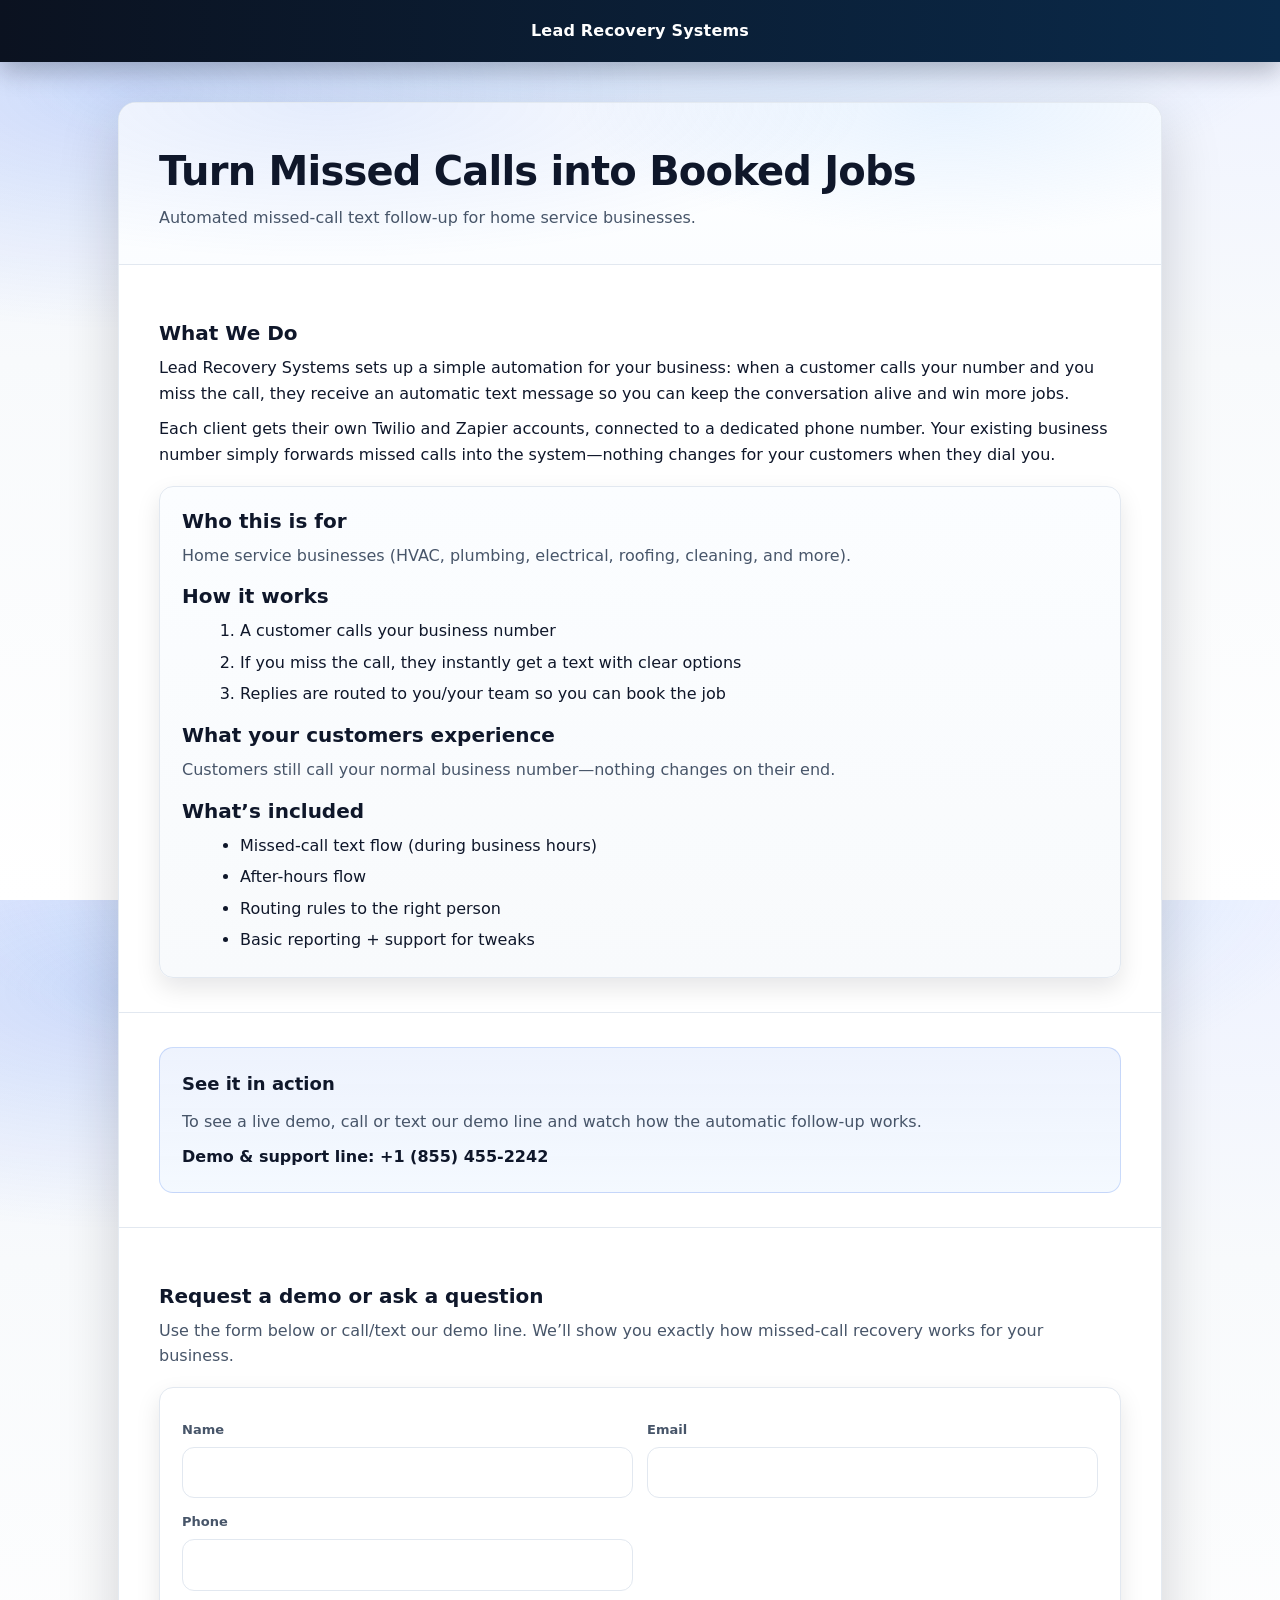
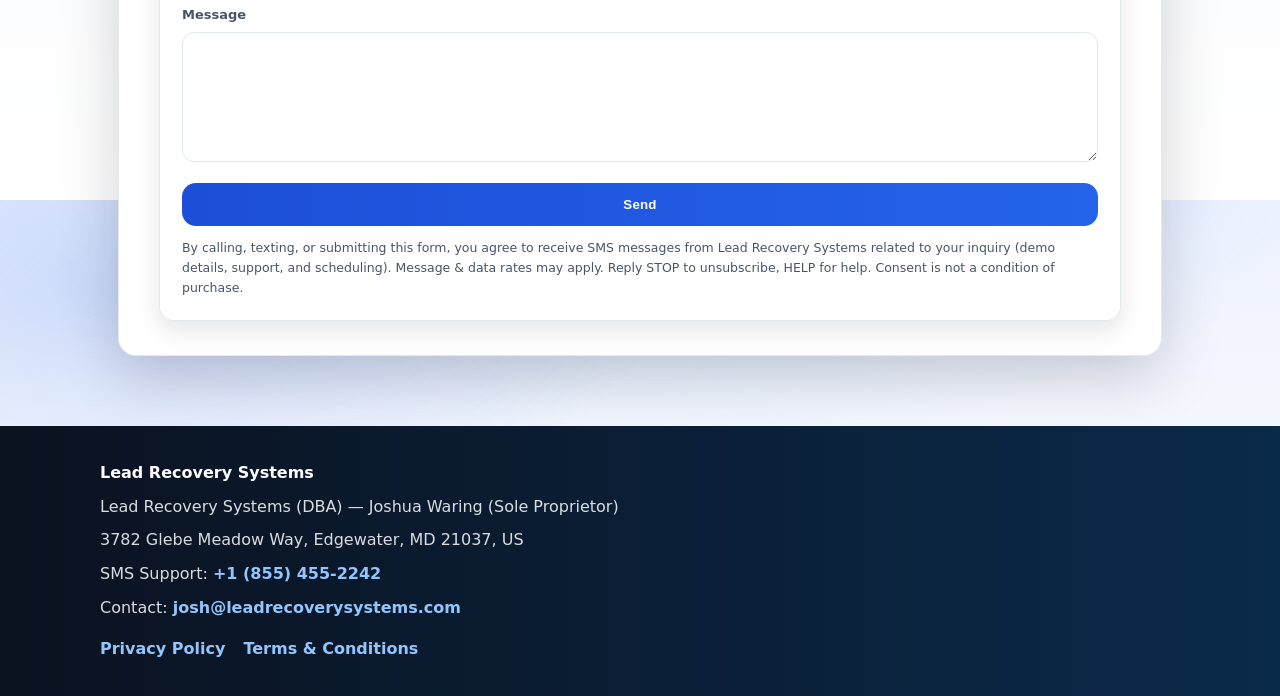
==== commit a4eaf84a: "Update index.html" ====
--- a/index.html
+++ b/index.html
@@ -1,147 +1,347 @@
-<!DOCTYPE html>
+<!doctype html>
 <html lang="en">
-<head>
-  <meta charset="UTF-8" />
-  <title>Lead Recovery Systems | Missed Call Recovery for Service Businesses</title>
-  <meta name="viewport" content="width=device-width, initial-scale=1.0" />
-  <meta
-    name="description"
-    content="Lead Recovery Systems helps service businesses recover lost revenue from missed calls with automatic text follow-up."
-  />
-
-  <!-- THIS is what makes your site not look plain -->
-  <link rel="stylesheet" href="style.css" />
-</head>
-
-<body>
-  <header class="site-header">
-    <div class="container">
-      <div class="brand">Lead Recovery Systems</div>
+  <head>
+    <meta charset="UTF-8" />
+    <meta name="viewport" content="width=device-width, initial-scale=1" />
+    <title>Lead Recovery Systems | Missed Call Recovery for Service Businesses</title>
+    <meta
+      name="description"
+      content="Lead Recovery Systems helps service businesses recover lost revenue from missed calls with automatic text follow-up."
+    />
+
+    <style>
+      :root{
+        --bg1:#0b1220;
+        --bg2:#0a2a4a;
+        --card:#ffffff;
+        --text:#0f172a;
+        --muted:#475569;
+        --border:#e2e8f0;
+        --soft:#f1f5f9;
+        --accent:#2563eb;
+        --accent2:#93c5fd;
+        --shadow: 0 20px 60px rgba(2, 6, 23, 0.18);
+        --shadow2: 0 10px 25px rgba(2, 6, 23, 0.10);
+        --radius: 18px;
+      }
+
+      * { box-sizing: border-box; }
+      html, body { height: 100%; }
+      body{
+        margin:0;
+        font-family: ui-sans-serif, system-ui, -apple-system, Segoe UI, Roboto, Helvetica, Arial, "Apple Color Emoji","Segoe UI Emoji";
+        color: var(--text);
+        line-height: 1.6;
+        background:
+          radial-gradient(1200px 500px at 50% -50px, rgba(147,197,253,0.35), transparent 60%),
+          radial-gradient(900px 400px at 10% 10%, rgba(37,99,235,0.18), transparent 60%),
+          linear-gradient(180deg, #eef2ff 0%, #f8fafc 40%, #ffffff 100%);
+      }
+
+      /* Top bar */
+      .topbar{
+        position: sticky;
+        top: 0;
+        z-index: 10;
+        background: linear-gradient(90deg, var(--bg1), var(--bg2));
+        color: #fff;
+        padding: 18px 16px;
+        box-shadow: 0 10px 25px rgba(2,6,23,0.25);
+      }
+      .topbar .inner{
+        max-width: 1080px;
+        margin: 0 auto;
+        display:flex;
+        align-items:center;
+        justify-content:center;
+        font-weight: 700;
+        letter-spacing: 0.2px;
+      }
+
+      /* Layout */
+      .wrap{
+        max-width: 1080px;
+        margin: 40px auto 70px;
+        padding: 0 18px;
+      }
+
+      .card{
+        background: var(--card);
+        border: 1px solid rgba(226,232,240,0.9);
+        border-radius: var(--radius);
+        box-shadow: var(--shadow);
+        overflow: hidden;
+      }
+
+      .section{
+        padding: 34px 40px;
+      }
+      @media (max-width: 720px){
+        .section{ padding: 26px 18px; }
+      }
+
+      .hero{
+        padding: 44px 40px 34px;
+        background:
+          radial-gradient(900px 260px at 20% 0%, rgba(37,99,235,0.12), transparent 60%),
+          radial-gradient(700px 240px at 80% 0%, rgba(147,197,253,0.22), transparent 55%),
+          linear-gradient(180deg, #ffffff 0%, #fbfdff 100%);
+        border-bottom: 1px solid var(--border);
+      }
+
+      h1,h2,h3{ margin: 0 0 10px; line-height: 1.2; }
+      h2{ font-size: clamp(28px, 3.6vw, 40px); letter-spacing: -0.02em; }
+      h3{ font-size: 20px; margin-top: 22px; }
+
+      p{ margin: 10px 0 0; color: var(--text); }
+      .muted{ color: var(--muted); }
+
+      .hero-tagline{
+        margin-top: 10px;
+        font-size: 16px;
+        color: var(--muted);
+      }
+
+      /* Trust / how-it-works block */
+      .trust{
+        margin-top: 18px;
+        padding: 22px 22px 18px;
+        background: linear-gradient(180deg, #fbfdff, #f8fafc);
+        border: 1px solid var(--border);
+        border-radius: 14px;
+        box-shadow: var(--shadow2);
+      }
+      .trust h3{ margin-top: 16px; }
+      .trust h3:first-child{ margin-top: 0; }
+
+      ol, ul{
+        margin: 10px 0 0 18px;
+        color: var(--text);
+      }
+      li{ margin: 6px 0; }
+
+      /* Callout */
+      .callout{
+        display:block;
+        padding: 22px 22px;
+        border-radius: 14px;
+        background: linear-gradient(180deg, rgba(37,99,235,0.08), rgba(147,197,253,0.10));
+        border: 1px solid rgba(37,99,235,0.20);
+      }
+      .callout strong{ display:block; font-size: 18px; }
+      .callout .bigline{ margin-top: 10px; font-weight: 800; }
+
+      /* Form */
+      .formbox{
+        margin-top: 18px;
+        padding: 22px;
+        border-radius: 14px;
+        background: #ffffff;
+        border: 1px solid var(--border);
+        box-shadow: var(--shadow2);
+      }
+      .grid{
+        display:grid;
+        grid-template-columns: 1fr 1fr;
+        gap: 14px;
+      }
+      @media (max-width: 720px){
+        .grid{ grid-template-columns: 1fr; }
+      }
+      label{
+        display:block;
+        font-size: 13px;
+        color: var(--muted);
+        margin-bottom: 6px;
+        font-weight: 600;
+      }
+      input, textarea{
+        width: 100%;
+        padding: 12px 12px;
+        border: 1px solid var(--border);
+        border-radius: 12px;
+        outline: none;
+        font: inherit;
+        background: #fff;
+      }
+      input:focus, textarea:focus{
+        border-color: rgba(37,99,235,0.45);
+        box-shadow: 0 0 0 4px rgba(37,99,235,0.12);
+      }
+      textarea{
+        min-height: 130px;
+        resize: vertical;
+      }
+      .full{ grid-column: 1 / -1; }
+
+      .btn{
+        margin-top: 14px;
+        width: 100%;
+        border: none;
+        border-radius: 14px;
+        padding: 14px 16px;
+        background: linear-gradient(90deg, #1d4ed8, #2563eb);
+        color: #fff;
+        font-weight: 800;
+        cursor: pointer;
+        letter-spacing: 0.2px;
+      }
+      .btn:hover{ filter: brightness(1.02); }
+      .btn:active{ transform: translateY(1px); }
+
+      .consent{
+        margin-top: 12px;
+        font-size: 12.5px;
+        color: var(--muted);
+      }
+
+      /* Footer */
+      footer{
+        margin-top: 40px;
+        background: linear-gradient(90deg, var(--bg1), var(--bg2));
+        color: rgba(255,255,255,0.85);
+        padding: 34px 18px;
+      }
+      footer .inner{
+        max-width: 1080px;
+        margin: 0 auto;
+        display:grid;
+        gap: 8px;
+      }
+      footer a{
+        color: var(--accent2);
+        text-decoration: none;
+        font-weight: 600;
+      }
+      footer a:hover{ text-decoration: underline; }
+      .footer-links{ margin-top: 8px; display:flex; gap: 18px; flex-wrap: wrap; }
+
+      /* Make “send” actually do something without backend (mailto) */
+      form { margin:0; }
+    </style>
+  </head>
+
+  <body>
+    <div class="topbar">
+      <div class="inner">Lead Recovery Systems</div>
     </div>
-  </header>
-
-  <main class="container">
-    <div class="card">
-      <section class="hero">
-        <h1>Turn Missed Calls into Booked Jobs</h1>
-        <p class="subhead">
-          Automated missed-call text follow-up for home service businesses.
-        </p>
-      </section>
-
-      <section class="section">
-        <h2>What We Do</h2>
-        <p>
-          Lead Recovery Systems sets up a simple automation for your business:
-          when a customer calls your number and you miss the call, they receive an
-          automatic text message so you can keep the conversation alive and win
-          more jobs.
-        </p>
-        <p>
-          Each client gets their own Twilio and Zapier accounts, connected to a
-          dedicated phone number. Your existing business number simply forwards
-          missed calls into the system—nothing changes for your customers when
-          they dial you.
-        </p>
-
-        <div class="panel">
-          <h3>Who this is for</h3>
-          <p>Home service businesses (HVAC, plumbing, electrical, roofing, cleaning, and more).</p>
-
-          <h3>How it works</h3>
-          <ol>
-            <li>A customer calls your business number</li>
-            <li>If you miss the call, they instantly get a text with clear options</li>
-            <li>Replies are routed to you/your team so you can book the job</li>
-          </ol>
-
-          <h3>What your customers experience</h3>
-          <p>Customers still call your normal business number—nothing changes on their end.</p>
-
-          <h3>What’s included</h3>
-          <ul>
-            <li>Missed-call text flow (during business hours)</li>
-            <li>After-hours flow</li>
-            <li>Routing rules to the right person</li>
-            <li>Basic reporting + support for tweaks</li>
-          </ul>
-        </div>
-      </section>
-
-      <section class="callout">
-        <div>
-          <h2>See it in action</h2>
+
+    <div class="wrap">
+      <div class="card">
+        <div class="hero">
+          <h2>Turn Missed Calls into Booked Jobs</h2>
+          <div class="hero-tagline">
+            Automated missed-call text follow-up for home service businesses.
+          </div>
+        </div>
+
+        <div class="section">
+          <h3>What We Do</h3>
           <p>
-            To see a live demo, call or text our demo line and watch how the
-            automatic follow-up works.
+            Lead Recovery Systems sets up a simple automation for your business:
+            when a customer calls your number and you miss the call, they receive an
+            automatic text message so you can keep the conversation alive and win more jobs.
           </p>
-          <p class="bold">Demo &amp; support line: <a href="tel:+18554552242">+1 (855) 455-2242</a></p>
-        </div>
-      </section>
-
-      <section class="section">
-        <h2>Request a demo or ask a question</h2>
-        <p class="muted">
-          Use the form below or call/text our demo line. We’ll show you exactly
-          how missed-call recovery works for your business.
-        </p>
-
-        <!-- IMPORTANT:
-             GitHub Pages can't "send" forms by itself.
-             This is set up to use Formspree (free) — replace YOUR_FORM_ID.
-             If you don't want Formspree yet, leave action="" and it won't submit anywhere.
-        -->
-        <form class="form" action="https://formspree.io/f/YOUR_FORM_ID" method="POST">
-          <div class="grid">
-            <label>
-              <span>Name</span>
-              <input type="text" name="name" autocomplete="name" required />
-            </label>
-
-            <label>
-              <span>Email</span>
-              <input type="email" name="email" autocomplete="email" required />
-            </label>
-
-            <label>
-              <span>Phone</span>
-              <input type="tel" name="phone" autocomplete="tel" />
-            </label>
-
-            <label class="full">
-              <span>Message</span>
-              <textarea name="message" required></textarea>
-            </label>
+          <p>
+            Each client gets their own Twilio and Zapier accounts, connected to a
+            dedicated phone number. Your existing business number simply forwards
+            missed calls into the system—nothing changes for your customers when they dial you.
+          </p>
+
+          <div class="trust">
+            <h3>Who this is for</h3>
+            <p class="muted">
+              Home service businesses (HVAC, plumbing, electrical, roofing, cleaning, and more).
+            </p>
+
+            <h3>How it works</h3>
+            <ol>
+              <li>A customer calls your business number</li>
+              <li>If you miss the call, they instantly get a text with clear options</li>
+              <li>Replies are routed to you/your team so you can book the job</li>
+            </ol>
+
+            <h3>What your customers experience</h3>
+            <p class="muted">
+              Customers still call your normal business number—nothing changes on their end.
+            </p>
+
+            <h3>What’s included</h3>
+            <ul>
+              <li>Missed-call text flow (during business hours)</li>
+              <li>After-hours flow</li>
+              <li>Routing rules to the right person</li>
+              <li>Basic reporting + support for tweaks</li>
+            </ul>
           </div>
-
-          <button class="button" type="submit">Send</button>
-
-          <p class="consent">
-            By calling, texting, or submitting this form, you agree to receive SMS
-            messages from Lead Recovery Systems related to your inquiry (demo
-            details, support, and scheduling). Message &amp; data rates may apply.
-            Reply STOP to unsubscribe, HELP for help. Consent is not a condition of purchase.
+        </div>
+
+        <div class="section" style="border-top:1px solid var(--border);">
+          <div class="callout">
+            <strong>See it in action</strong>
+            <p class="muted">
+              To see a live demo, call or text our demo line and watch how the automatic follow-up works.
+            </p>
+            <div class="bigline">Demo &amp; support line: +1 (855) 455-2242</div>
+          </div>
+        </div>
+
+        <div class="section" style="border-top:1px solid var(--border);">
+          <h3>Request a demo or ask a question</h3>
+          <p class="muted">
+            Use the form below or call/text our demo line. We’ll show you exactly how missed-call recovery works for your business.
           </p>
-        </form>
-      </section>
+
+          <!-- NOTE: This uses mailto so it "sends" without any backend. -->
+          <div class="formbox">
+            <form action="mailto:josh@leadrecoverysystems.com" method="post" enctype="text/plain">
+              <div class="grid" style="margin-top: 10px;">
+                <div>
+                  <label for="name">Name</label>
+                  <input id="name" name="Name" type="text" autocomplete="name" />
+                </div>
+
+                <div>
+                  <label for="email">Email</label>
+                  <input id="email" name="Email" type="email" autocomplete="email" />
+                </div>
+
+                <div>
+                  <label for="phone">Phone</label>
+                  <input id="phone" name="Phone" type="tel" autocomplete="tel" />
+                </div>
+
+                <div class="full">
+                  <label for="message">Message</label>
+                  <textarea id="message" name="Message"></textarea>
+                </div>
+              </div>
+
+              <button class="btn" type="submit">Send</button>
+
+              <div class="consent">
+                By calling, texting, or submitting this form, you agree to receive SMS messages from Lead Recovery Systems related to your inquiry
+                (demo details, support, and scheduling). Message &amp; data rates may apply. Reply STOP to unsubscribe, HELP for help.
+                Consent is not a condition of purchase.
+              </div>
+            </form>
+          </div>
+        </div>
+      </div>
     </div>
-  </main>
-
-  <footer class="site-footer">
-    <div class="container">
-      <div class="footer-card">
-        <div class="footer-title">Lead Recovery Systems</div>
-        <div class="footer-line">Lead Recovery Systems (DBA) — Joshua Waring (Sole Proprietor)</div>
-        <div class="footer-line">3782 Glebe Meadow Way, Edgewater, MD 21037, US</div>
-        <div class="footer-line">SMS Support: <a href="tel:+18554552242">+1 (855) 455-2242</a></div>
-        <div class="footer-line">Contact: <a href="mailto:josh@leadrecoverysystems.com">josh@leadrecoverysystems.com</a></div>
-
+
+    <footer>
+      <div class="inner">
+        <div style="font-weight:800; color:#fff;">Lead Recovery Systems</div>
+        <div>Lead Recovery Systems (DBA) — Joshua Waring (Sole Proprietor)</div>
+        <div>3782 Glebe Meadow Way, Edgewater, MD 21037, US</div>
+        <div>SMS Support: <a href="tel:+18554552242">+1 (855) 455-2242</a></div>
+        <div>Contact: <a href="mailto:josh@leadrecoverysystems.com">josh@leadrecoverysystems.com</a></div>
         <div class="footer-links">
           <a href="/privacy-policy.html">Privacy Policy</a>
           <a href="/terms-and-conditions.html">Terms &amp; Conditions</a>
         </div>
       </div>
-    </div>
-  </footer>
-</body>
+    </footer>
+  </body>
 </html>
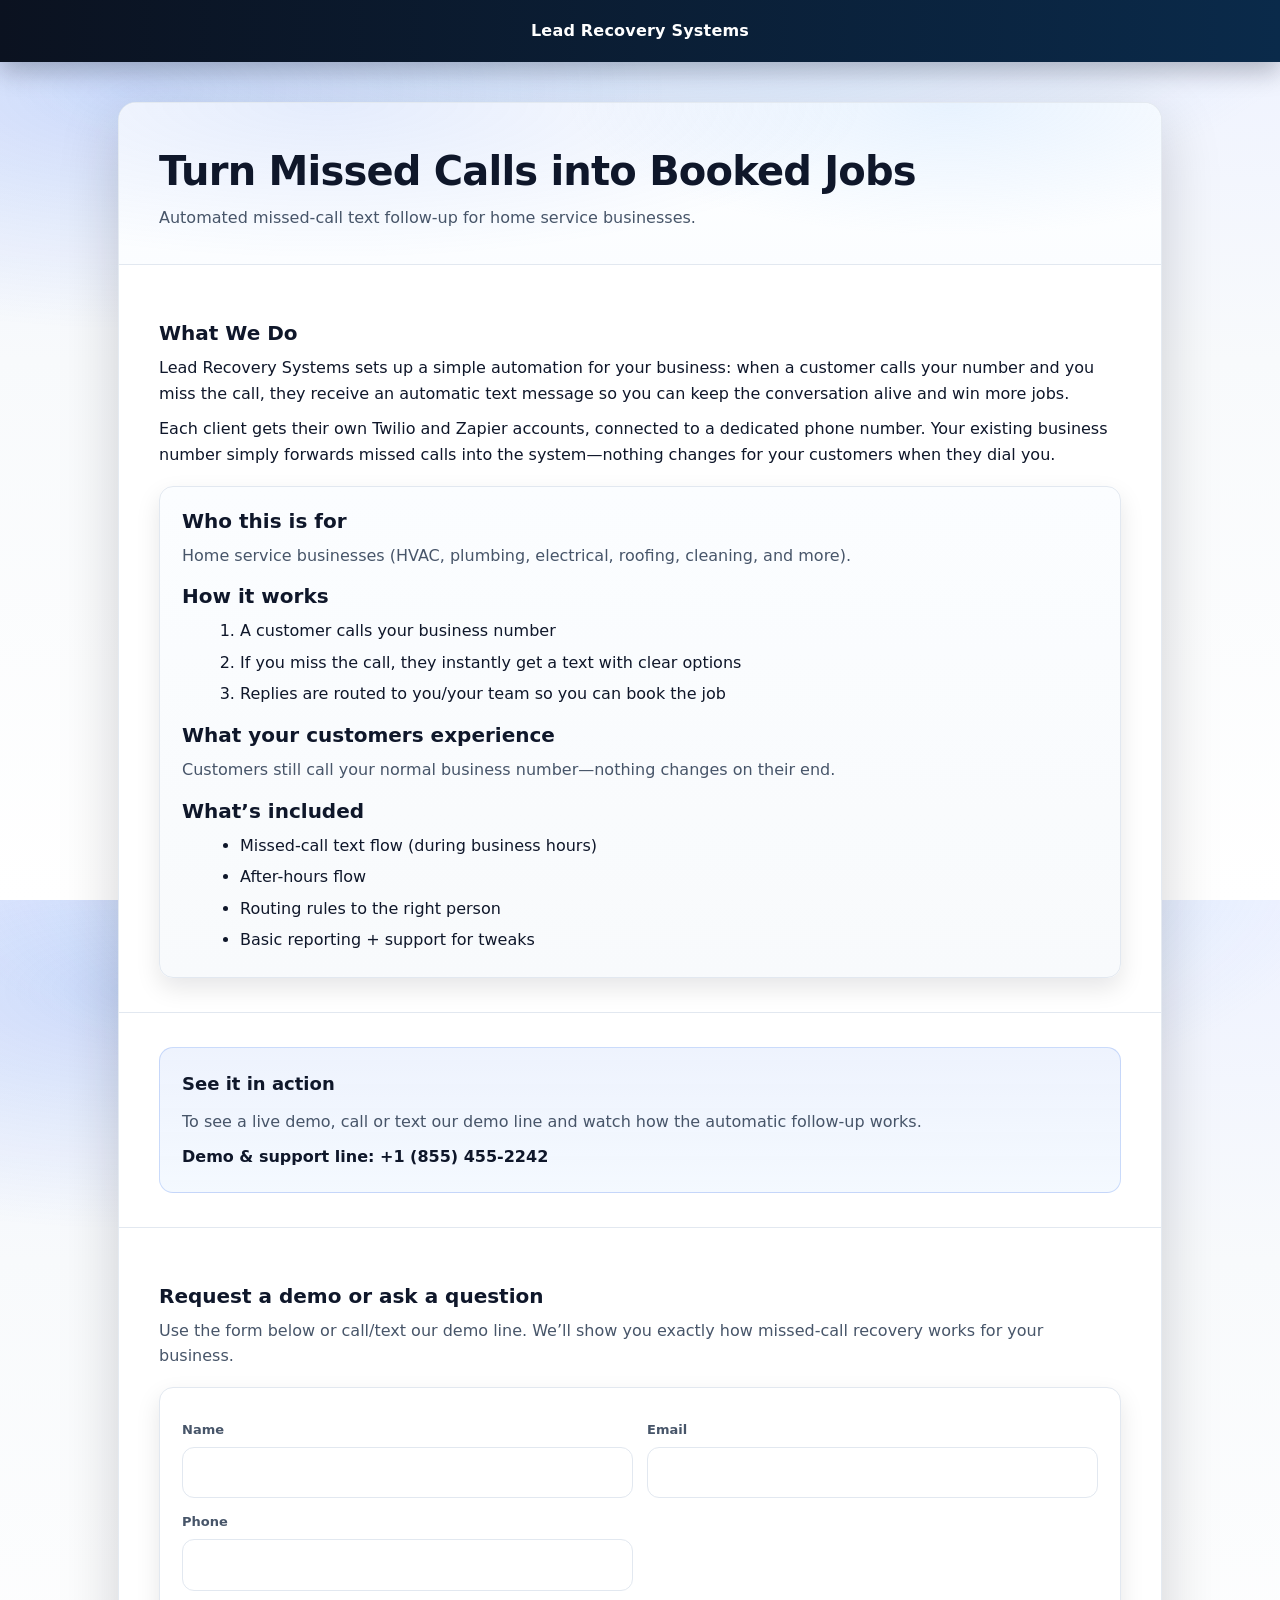
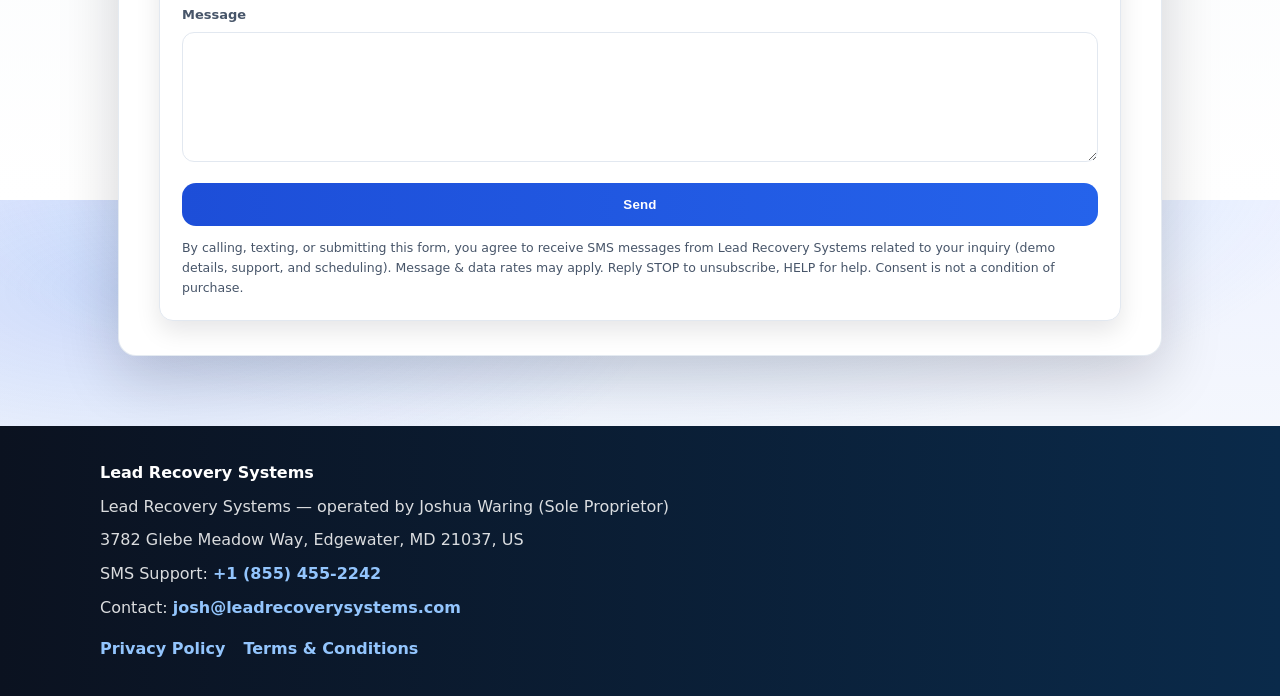
==== commit 6a33668d: "Update index.html" ====
--- a/index.html
+++ b/index.html
@@ -216,7 +216,6 @@
       footer a:hover{ text-decoration: underline; }
       .footer-links{ margin-top: 8px; display:flex; gap: 18px; flex-wrap: wrap; }
 
-      /* Make “send” actually do something without backend (mailto) */
       form { margin:0; }
     </style>
   </head>
@@ -292,28 +291,33 @@
             Use the form below or call/text our demo line. We’ll show you exactly how missed-call recovery works for your business.
           </p>
 
-          <!-- NOTE: This uses mailto so it "sends" without any backend. -->
           <div class="formbox">
-            <form action="mailto:josh@leadrecoverysystems.com" method="post" enctype="text/plain">
+            <form action="https://formspree.io/f/mykdjvwz" method="POST">
+              <!-- Honeypot (spam trap). Humans won't fill this in. -->
+              <input type="text" name="_gotcha" style="display:none" tabindex="-1" autocomplete="off" />
+
+              <!-- Optional subject line in your inbox -->
+              <input type="hidden" name="_subject" value="New Lead Recovery Systems website inquiry" />
+
               <div class="grid" style="margin-top: 10px;">
                 <div>
                   <label for="name">Name</label>
-                  <input id="name" name="Name" type="text" autocomplete="name" />
+                  <input id="name" name="name" type="text" autocomplete="name" required />
                 </div>
 
                 <div>
                   <label for="email">Email</label>
-                  <input id="email" name="Email" type="email" autocomplete="email" />
+                  <input id="email" name="email" type="email" autocomplete="email" required />
                 </div>
 
                 <div>
                   <label for="phone">Phone</label>
-                  <input id="phone" name="Phone" type="tel" autocomplete="tel" />
+                  <input id="phone" name="phone" type="tel" autocomplete="tel" />
                 </div>
 
                 <div class="full">
                   <label for="message">Message</label>
-                  <textarea id="message" name="Message"></textarea>
+                  <textarea id="message" name="message" required></textarea>
                 </div>
               </div>
 
@@ -333,7 +337,7 @@
     <footer>
       <div class="inner">
         <div style="font-weight:800; color:#fff;">Lead Recovery Systems</div>
-        <div>Lead Recovery Systems (DBA) — Joshua Waring (Sole Proprietor)</div>
+        <div>Lead Recovery Systems — operated by Joshua Waring (Sole Proprietor)</div>
         <div>3782 Glebe Meadow Way, Edgewater, MD 21037, US</div>
         <div>SMS Support: <a href="tel:+18554552242">+1 (855) 455-2242</a></div>
         <div>Contact: <a href="mailto:josh@leadrecoverysystems.com">josh@leadrecoverysystems.com</a></div>
@@ -345,3 +349,4 @@
     </footer>
   </body>
 </html>
+
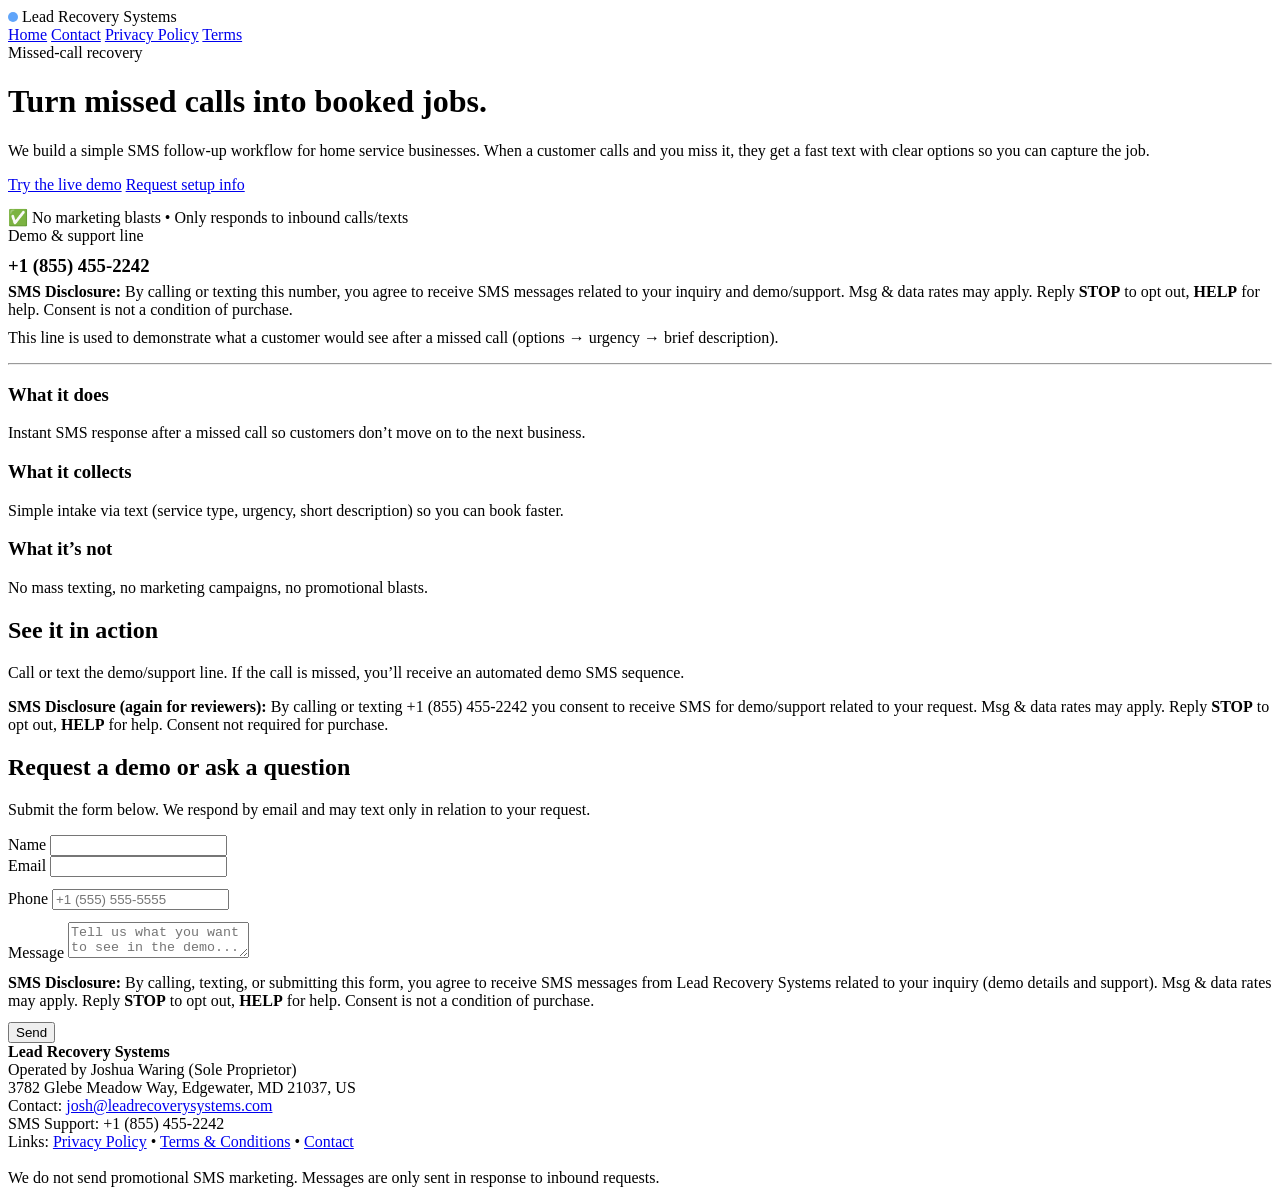
==== commit c12fa60c: "Update index.html" ====
--- a/index.html
+++ b/index.html
@@ -1,352 +1,143 @@
 <!doctype html>
 <html lang="en">
-  <head>
-    <meta charset="UTF-8" />
-    <meta name="viewport" content="width=device-width, initial-scale=1" />
-    <title>Lead Recovery Systems | Missed Call Recovery for Service Businesses</title>
-    <meta
-      name="description"
-      content="Lead Recovery Systems helps service businesses recover lost revenue from missed calls with automatic text follow-up."
-    />
-
-    <style>
-      :root{
-        --bg1:#0b1220;
-        --bg2:#0a2a4a;
-        --card:#ffffff;
-        --text:#0f172a;
-        --muted:#475569;
-        --border:#e2e8f0;
-        --soft:#f1f5f9;
-        --accent:#2563eb;
-        --accent2:#93c5fd;
-        --shadow: 0 20px 60px rgba(2, 6, 23, 0.18);
-        --shadow2: 0 10px 25px rgba(2, 6, 23, 0.10);
-        --radius: 18px;
-      }
-
-      * { box-sizing: border-box; }
-      html, body { height: 100%; }
-      body{
-        margin:0;
-        font-family: ui-sans-serif, system-ui, -apple-system, Segoe UI, Roboto, Helvetica, Arial, "Apple Color Emoji","Segoe UI Emoji";
-        color: var(--text);
-        line-height: 1.6;
-        background:
-          radial-gradient(1200px 500px at 50% -50px, rgba(147,197,253,0.35), transparent 60%),
-          radial-gradient(900px 400px at 10% 10%, rgba(37,99,235,0.18), transparent 60%),
-          linear-gradient(180deg, #eef2ff 0%, #f8fafc 40%, #ffffff 100%);
-      }
-
-      /* Top bar */
-      .topbar{
-        position: sticky;
-        top: 0;
-        z-index: 10;
-        background: linear-gradient(90deg, var(--bg1), var(--bg2));
-        color: #fff;
-        padding: 18px 16px;
-        box-shadow: 0 10px 25px rgba(2,6,23,0.25);
-      }
-      .topbar .inner{
-        max-width: 1080px;
-        margin: 0 auto;
-        display:flex;
-        align-items:center;
-        justify-content:center;
-        font-weight: 700;
-        letter-spacing: 0.2px;
-      }
-
-      /* Layout */
-      .wrap{
-        max-width: 1080px;
-        margin: 40px auto 70px;
-        padding: 0 18px;
-      }
-
-      .card{
-        background: var(--card);
-        border: 1px solid rgba(226,232,240,0.9);
-        border-radius: var(--radius);
-        box-shadow: var(--shadow);
-        overflow: hidden;
-      }
-
-      .section{
-        padding: 34px 40px;
-      }
-      @media (max-width: 720px){
-        .section{ padding: 26px 18px; }
-      }
-
-      .hero{
-        padding: 44px 40px 34px;
-        background:
-          radial-gradient(900px 260px at 20% 0%, rgba(37,99,235,0.12), transparent 60%),
-          radial-gradient(700px 240px at 80% 0%, rgba(147,197,253,0.22), transparent 55%),
-          linear-gradient(180deg, #ffffff 0%, #fbfdff 100%);
-        border-bottom: 1px solid var(--border);
-      }
-
-      h1,h2,h3{ margin: 0 0 10px; line-height: 1.2; }
-      h2{ font-size: clamp(28px, 3.6vw, 40px); letter-spacing: -0.02em; }
-      h3{ font-size: 20px; margin-top: 22px; }
-
-      p{ margin: 10px 0 0; color: var(--text); }
-      .muted{ color: var(--muted); }
-
-      .hero-tagline{
-        margin-top: 10px;
-        font-size: 16px;
-        color: var(--muted);
-      }
-
-      /* Trust / how-it-works block */
-      .trust{
-        margin-top: 18px;
-        padding: 22px 22px 18px;
-        background: linear-gradient(180deg, #fbfdff, #f8fafc);
-        border: 1px solid var(--border);
-        border-radius: 14px;
-        box-shadow: var(--shadow2);
-      }
-      .trust h3{ margin-top: 16px; }
-      .trust h3:first-child{ margin-top: 0; }
-
-      ol, ul{
-        margin: 10px 0 0 18px;
-        color: var(--text);
-      }
-      li{ margin: 6px 0; }
-
-      /* Callout */
-      .callout{
-        display:block;
-        padding: 22px 22px;
-        border-radius: 14px;
-        background: linear-gradient(180deg, rgba(37,99,235,0.08), rgba(147,197,253,0.10));
-        border: 1px solid rgba(37,99,235,0.20);
-      }
-      .callout strong{ display:block; font-size: 18px; }
-      .callout .bigline{ margin-top: 10px; font-weight: 800; }
-
-      /* Form */
-      .formbox{
-        margin-top: 18px;
-        padding: 22px;
-        border-radius: 14px;
-        background: #ffffff;
-        border: 1px solid var(--border);
-        box-shadow: var(--shadow2);
-      }
-      .grid{
-        display:grid;
-        grid-template-columns: 1fr 1fr;
-        gap: 14px;
-      }
-      @media (max-width: 720px){
-        .grid{ grid-template-columns: 1fr; }
-      }
-      label{
-        display:block;
-        font-size: 13px;
-        color: var(--muted);
-        margin-bottom: 6px;
-        font-weight: 600;
-      }
-      input, textarea{
-        width: 100%;
-        padding: 12px 12px;
-        border: 1px solid var(--border);
-        border-radius: 12px;
-        outline: none;
-        font: inherit;
-        background: #fff;
-      }
-      input:focus, textarea:focus{
-        border-color: rgba(37,99,235,0.45);
-        box-shadow: 0 0 0 4px rgba(37,99,235,0.12);
-      }
-      textarea{
-        min-height: 130px;
-        resize: vertical;
-      }
-      .full{ grid-column: 1 / -1; }
-
-      .btn{
-        margin-top: 14px;
-        width: 100%;
-        border: none;
-        border-radius: 14px;
-        padding: 14px 16px;
-        background: linear-gradient(90deg, #1d4ed8, #2563eb);
-        color: #fff;
-        font-weight: 800;
-        cursor: pointer;
-        letter-spacing: 0.2px;
-      }
-      .btn:hover{ filter: brightness(1.02); }
-      .btn:active{ transform: translateY(1px); }
-
-      .consent{
-        margin-top: 12px;
-        font-size: 12.5px;
-        color: var(--muted);
-      }
-
-      /* Footer */
-      footer{
-        margin-top: 40px;
-        background: linear-gradient(90deg, var(--bg1), var(--bg2));
-        color: rgba(255,255,255,0.85);
-        padding: 34px 18px;
-      }
-      footer .inner{
-        max-width: 1080px;
-        margin: 0 auto;
-        display:grid;
-        gap: 8px;
-      }
-      footer a{
-        color: var(--accent2);
-        text-decoration: none;
-        font-weight: 600;
-      }
-      footer a:hover{ text-decoration: underline; }
-      .footer-links{ margin-top: 8px; display:flex; gap: 18px; flex-wrap: wrap; }
-
-      form { margin:0; }
-    </style>
-  </head>
-
-  <body>
-    <div class="topbar">
-      <div class="inner">Lead Recovery Systems</div>
+<head>
+  <meta charset="utf-8"/>
+  <meta name="viewport" content="width=device-width,initial-scale=1"/>
+  <title>Lead Recovery Systems — Missed Call Text Follow-Up</title>
+  <meta name="description" content="Automated missed-call SMS follow-up for home service businesses. Get more booked jobs without changing how you answer calls."/>
+  <link rel="stylesheet" href="styles.css"/>
+</head>
+<body>
+  <div class="container">
+    <div class="nav">
+      <div class="brand">
+        <span style="display:inline-block;width:10px;height:10px;border-radius:999px;background:#60a5fa"></span>
+        Lead Recovery Systems
+      </div>
+      <div class="navlinks">
+        <a href="index.html">Home</a>
+        <a href="contact.html">Contact</a>
+        <a href="privacy-policy.html">Privacy Policy</a>
+        <a href="terms-and-conditions.html">Terms</a>
+      </div>
     </div>
 
-    <div class="wrap">
-      <div class="card">
-        <div class="hero">
-          <h2>Turn Missed Calls into Booked Jobs</h2>
-          <div class="hero-tagline">
-            Automated missed-call text follow-up for home service businesses.
+    <div class="hero">
+      <div class="hgrid">
+        <div>
+          <div class="kicker">Missed-call recovery</div>
+          <h1>Turn missed calls into booked jobs.</h1>
+          <p class="sub">
+            We build a simple SMS follow-up workflow for home service businesses.
+            When a customer calls and you miss it, they get a fast text with clear options so you can capture the job.
+          </p>
+
+          <div class="ctas">
+            <a class="btn primary" href="#demo">Try the live demo</a>
+            <a class="btn" href="contact.html">Request setup info</a>
+          </div>
+
+          <div style="margin-top:14px" class="badge">
+            <span>✅</span> No marketing blasts • Only responds to inbound calls/texts
           </div>
         </div>
 
-        <div class="section">
-          <h3>What We Do</h3>
-          <p>
-            Lead Recovery Systems sets up a simple automation for your business:
-            when a customer calls your number and you miss the call, they receive an
-            automatic text message so you can keep the conversation alive and win more jobs.
+        <div class="card">
+          <div class="kicker">Demo & support line</div>
+          <h3 style="margin:10px 0 6px">+1 (855) 455-2242</h3>
+
+          <div class="notice">
+            <strong>SMS Disclosure:</strong> By calling or texting this number, you agree to receive SMS messages related to your inquiry and demo/support.
+            Msg & data rates may apply. Reply <strong>STOP</strong> to opt out, <strong>HELP</strong> for help. Consent is not a condition of purchase.
+          </div>
+
+          <p class="small" style="margin-top:10px">
+            This line is used to demonstrate what a customer would see after a missed call (options → urgency → brief description).
           </p>
-          <p>
-            Each client gets their own Twilio and Zapier accounts, connected to a
-            dedicated phone number. Your existing business number simply forwards
-            missed calls into the system—nothing changes for your customers when they dial you.
-          </p>
+        </div>
+      </div>
 
-          <div class="trust">
-            <h3>Who this is for</h3>
-            <p class="muted">
-              Home service businesses (HVAC, plumbing, electrical, roofing, cleaning, and more).
-            </p>
+      <hr class="sep"/>
 
-            <h3>How it works</h3>
-            <ol>
-              <li>A customer calls your business number</li>
-              <li>If you miss the call, they instantly get a text with clear options</li>
-              <li>Replies are routed to you/your team so you can book the job</li>
-            </ol>
-
-            <h3>What your customers experience</h3>
-            <p class="muted">
-              Customers still call your normal business number—nothing changes on their end.
-            </p>
-
-            <h3>What’s included</h3>
-            <ul>
-              <li>Missed-call text flow (during business hours)</li>
-              <li>After-hours flow</li>
-              <li>Routing rules to the right person</li>
-              <li>Basic reporting + support for tweaks</li>
-            </ul>
-          </div>
+      <div class="grid">
+        <div class="card">
+          <h3>What it does</h3>
+          <p>Instant SMS response after a missed call so customers don’t move on to the next business.</p>
         </div>
-
-        <div class="section" style="border-top:1px solid var(--border);">
-          <div class="callout">
-            <strong>See it in action</strong>
-            <p class="muted">
-              To see a live demo, call or text our demo line and watch how the automatic follow-up works.
-            </p>
-            <div class="bigline">Demo &amp; support line: +1 (855) 455-2242</div>
-          </div>
+        <div class="card">
+          <h3>What it collects</h3>
+          <p>Simple intake via text (service type, urgency, short description) so you can book faster.</p>
         </div>
-
-        <div class="section" style="border-top:1px solid var(--border);">
-          <h3>Request a demo or ask a question</h3>
-          <p class="muted">
-            Use the form below or call/text our demo line. We’ll show you exactly how missed-call recovery works for your business.
-          </p>
-
-          <div class="formbox">
-            <form action="https://formspree.io/f/mykdjvwz" method="POST">
-              <!-- Honeypot (spam trap). Humans won't fill this in. -->
-              <input type="text" name="_gotcha" style="display:none" tabindex="-1" autocomplete="off" />
-
-              <!-- Optional subject line in your inbox -->
-              <input type="hidden" name="_subject" value="New Lead Recovery Systems website inquiry" />
-
-              <div class="grid" style="margin-top: 10px;">
-                <div>
-                  <label for="name">Name</label>
-                  <input id="name" name="name" type="text" autocomplete="name" required />
-                </div>
-
-                <div>
-                  <label for="email">Email</label>
-                  <input id="email" name="email" type="email" autocomplete="email" required />
-                </div>
-
-                <div>
-                  <label for="phone">Phone</label>
-                  <input id="phone" name="phone" type="tel" autocomplete="tel" />
-                </div>
-
-                <div class="full">
-                  <label for="message">Message</label>
-                  <textarea id="message" name="message" required></textarea>
-                </div>
-              </div>
-
-              <button class="btn" type="submit">Send</button>
-
-              <div class="consent">
-                By calling, texting, or submitting this form, you agree to receive SMS messages from Lead Recovery Systems related to your inquiry
-                (demo details, support, and scheduling). Message &amp; data rates may apply. Reply STOP to unsubscribe, HELP for help.
-                Consent is not a condition of purchase.
-              </div>
-            </form>
-          </div>
+        <div class="card">
+          <h3>What it’s not</h3>
+          <p>No mass texting, no marketing campaigns, no promotional blasts.</p>
         </div>
       </div>
     </div>
 
-    <footer>
-      <div class="inner">
-        <div style="font-weight:800; color:#fff;">Lead Recovery Systems</div>
-        <div>Lead Recovery Systems — operated by Joshua Waring (Sole Proprietor)</div>
-        <div>3782 Glebe Meadow Way, Edgewater, MD 21037, US</div>
-        <div>SMS Support: <a href="tel:+18554552242">+1 (855) 455-2242</a></div>
-        <div>Contact: <a href="mailto:josh@leadrecoverysystems.com">josh@leadrecoverysystems.com</a></div>
-        <div class="footer-links">
-          <a href="/privacy-policy.html">Privacy Policy</a>
-          <a href="/terms-and-conditions.html">Terms &amp; Conditions</a>
+    <div id="demo" class="section">
+      <h2>See it in action</h2>
+      <p class="small">
+        Call or text the demo/support line. If the call is missed, you’ll receive an automated demo SMS sequence.
+      </p>
+
+      <div class="notice" style="margin-top:12px">
+        <strong>SMS Disclosure (again for reviewers):</strong> By calling or texting +1 (855) 455-2242 you consent to receive SMS for demo/support related to your request.
+        Msg & data rates may apply. Reply <strong>STOP</strong> to opt out, <strong>HELP</strong> for help. Consent not required for purchase.
+      </div>
+    </div>
+
+    <div class="section">
+      <h2>Request a demo or ask a question</h2>
+      <p class="small">Submit the form below. We respond by email and may text only in relation to your request.</p>
+
+      <form action="#" method="post">
+        <div class="formgrid">
+          <div>
+            <label for="name">Name</label>
+            <input id="name" name="name" type="text" autocomplete="name" required>
+          </div>
+          <div>
+            <label for="email">Email</label>
+            <input id="email" name="email" type="email" autocomplete="email" required>
+          </div>
         </div>
+
+        <div style="margin-top:12px">
+          <label for="phone">Phone</label>
+          <input id="phone" name="phone" type="tel" autocomplete="tel" placeholder="+1 (555) 555-5555">
+        </div>
+
+        <div style="margin-top:12px">
+          <label for="message">Message</label>
+          <textarea id="message" name="message" placeholder="Tell us what you want to see in the demo..."></textarea>
+        </div>
+
+        <div class="notice" style="margin-top:12px">
+          <strong>SMS Disclosure:</strong> By calling, texting, or submitting this form, you agree to receive SMS messages from Lead Recovery Systems related to your inquiry (demo details and support).
+          Msg & data rates may apply. Reply <strong>STOP</strong> to opt out, <strong>HELP</strong> for help. Consent is not a condition of purchase.
+        </div>
+
+        <div style="margin-top:12px">
+          <button class="btn primary" type="submit">Send</button>
+        </div>
+      </form>
+    </div>
+
+    <div class="footer">
+      <div>
+        <strong>Lead Recovery Systems</strong><br/>
+        Operated by Joshua Waring (Sole Proprietor)<br/>
+        3782 Glebe Meadow Way, Edgewater, MD 21037, US<br/>
+        Contact: <a href="mailto:josh@leadrecoverysystems.com">josh@leadrecoverysystems.com</a><br/>
+        SMS Support: +1 (855) 455-2242
       </div>
-    </footer>
-  </body>
+      <div class="small">
+        Links: <a href="privacy-policy.html">Privacy Policy</a> • <a href="terms-and-conditions.html">Terms & Conditions</a> • <a href="contact.html">Contact</a><br/><br/>
+        We do not send promotional SMS marketing. Messages are only sent in response to inbound requests.
+      </div>
+    </div>
+
+  </div>
+</body>
 </html>
-
